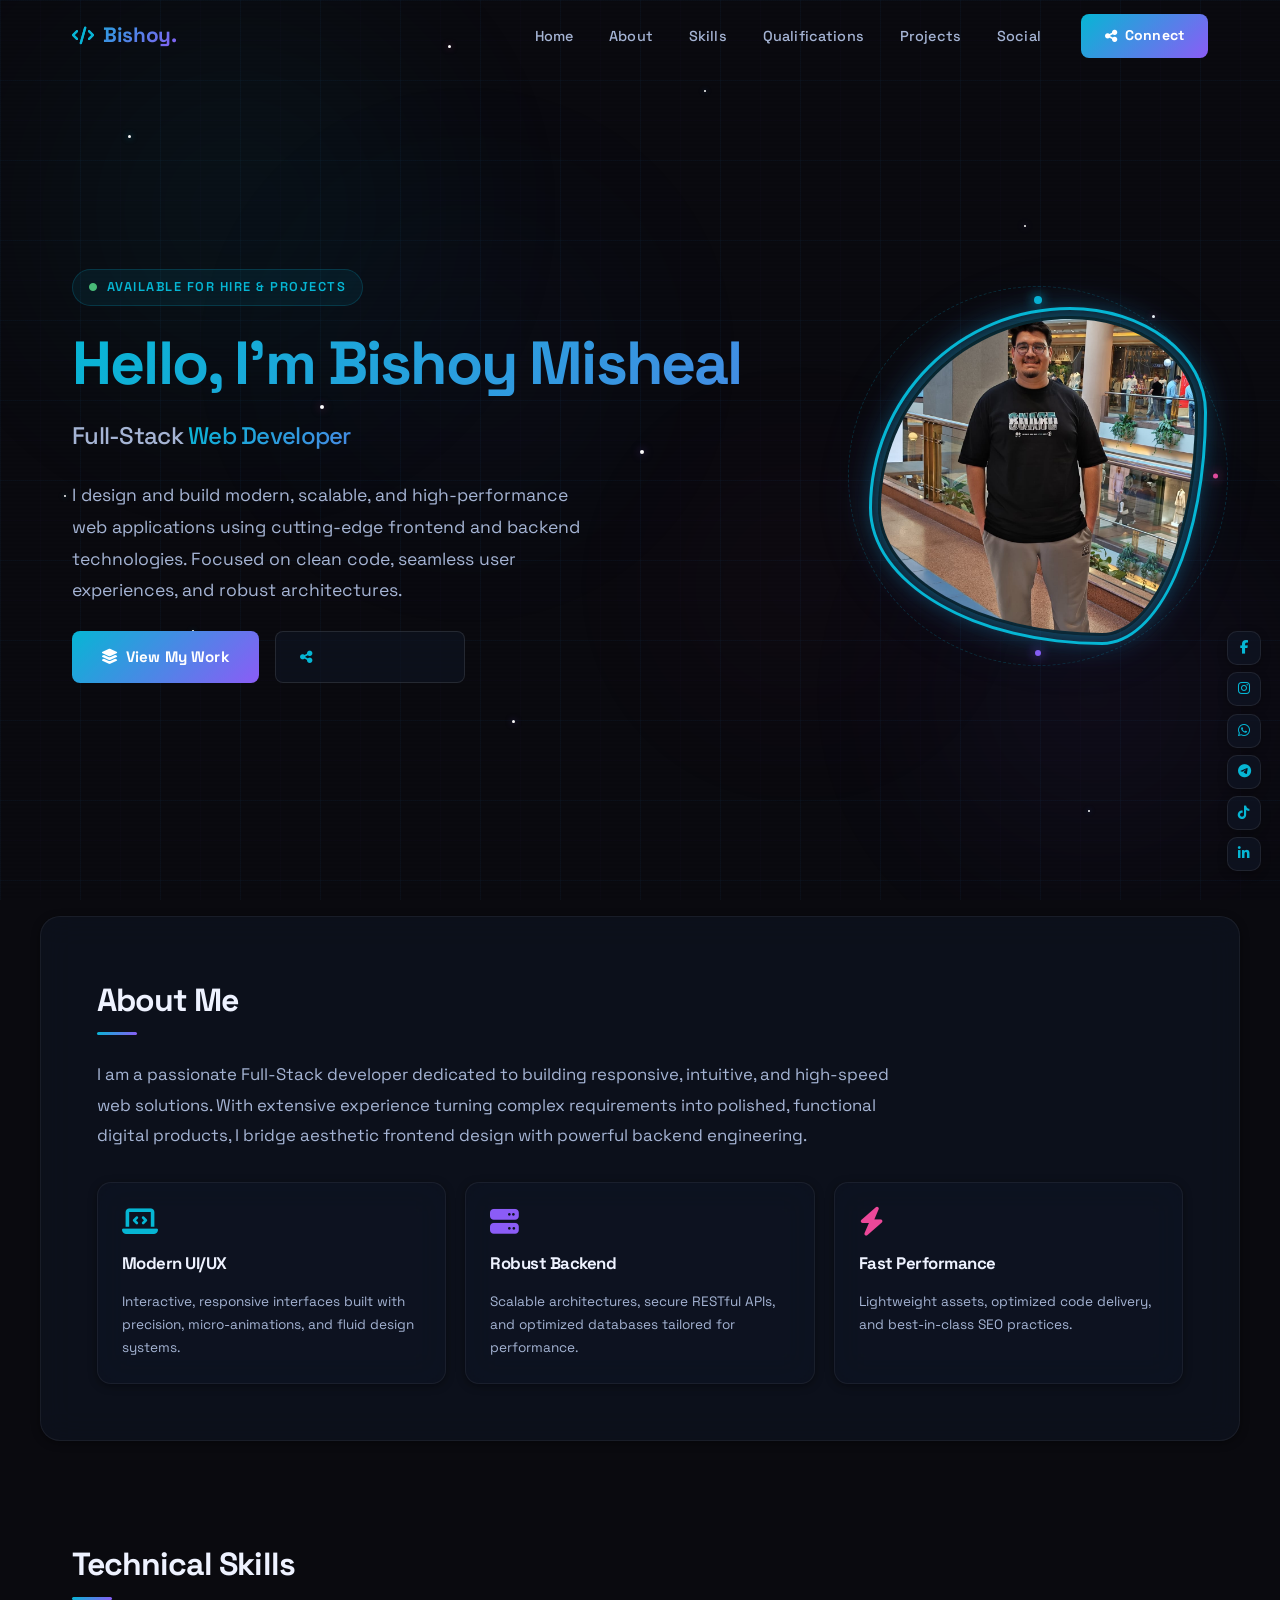
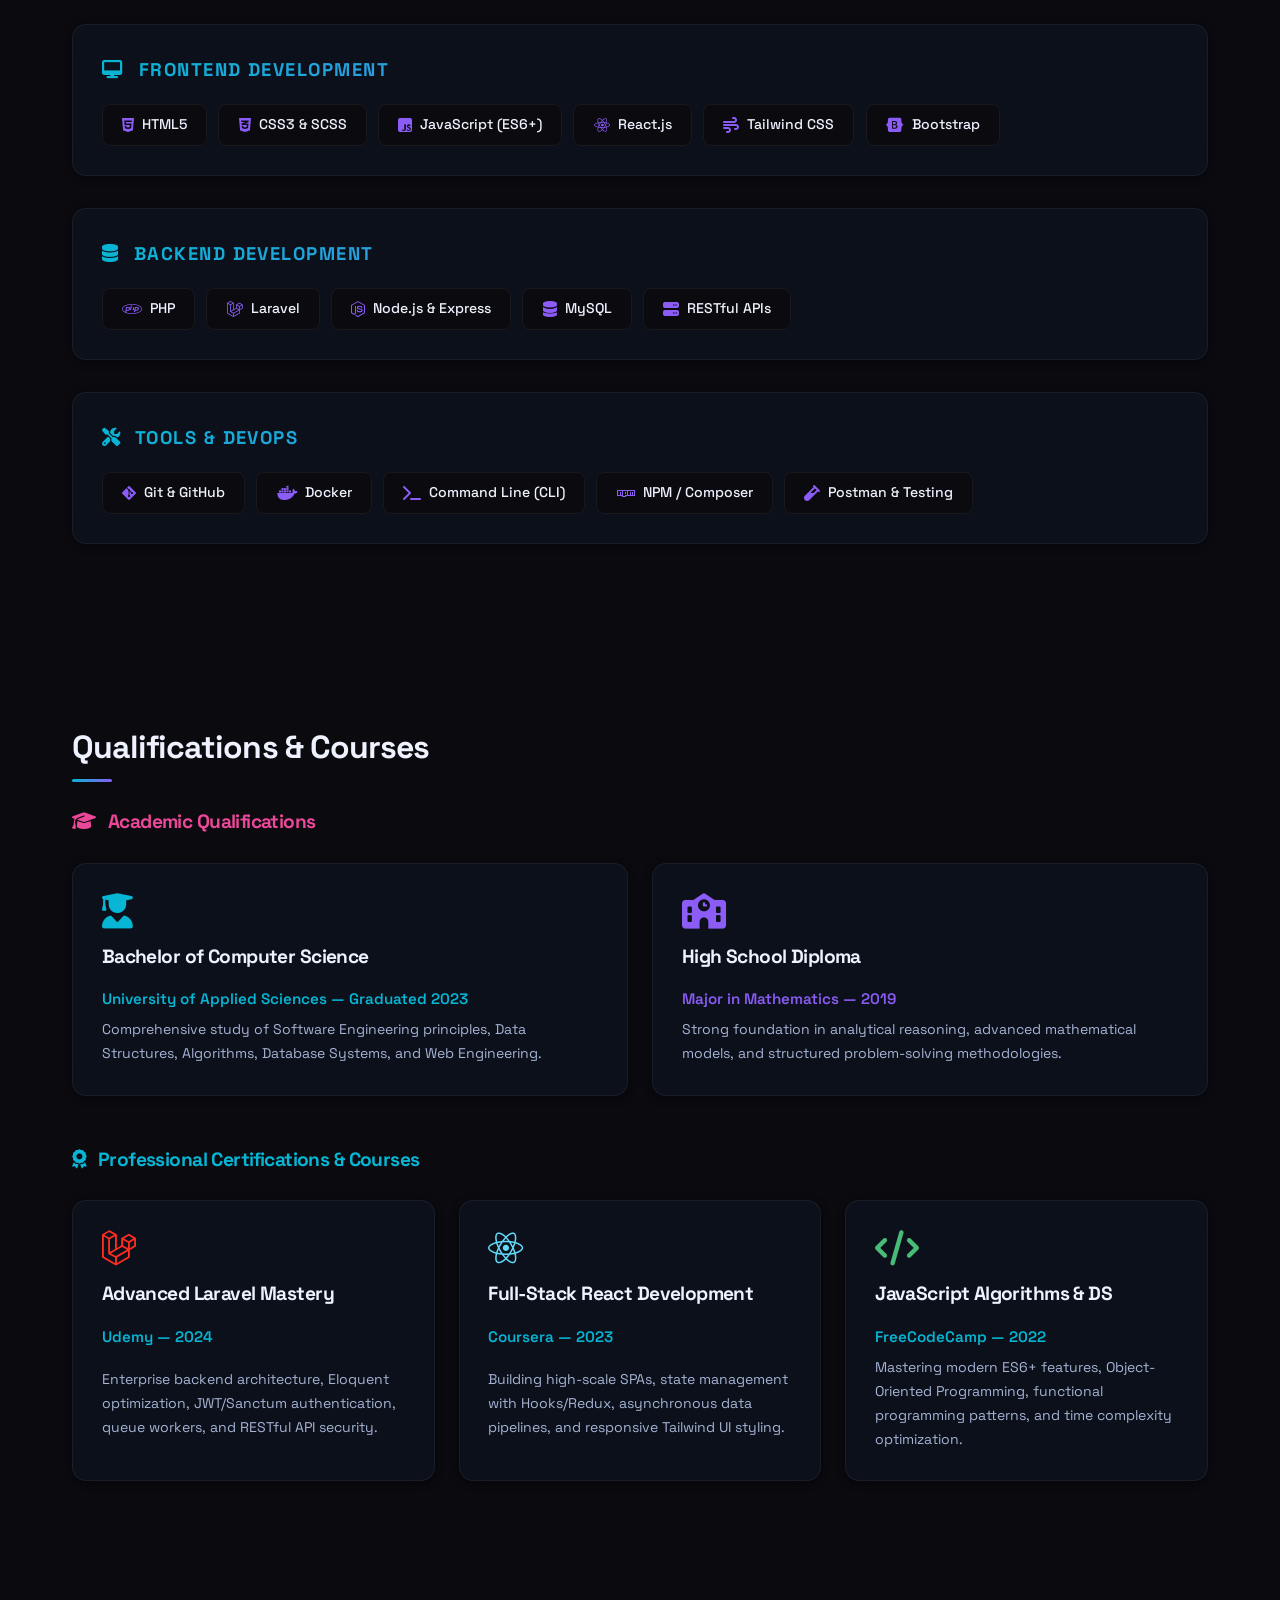
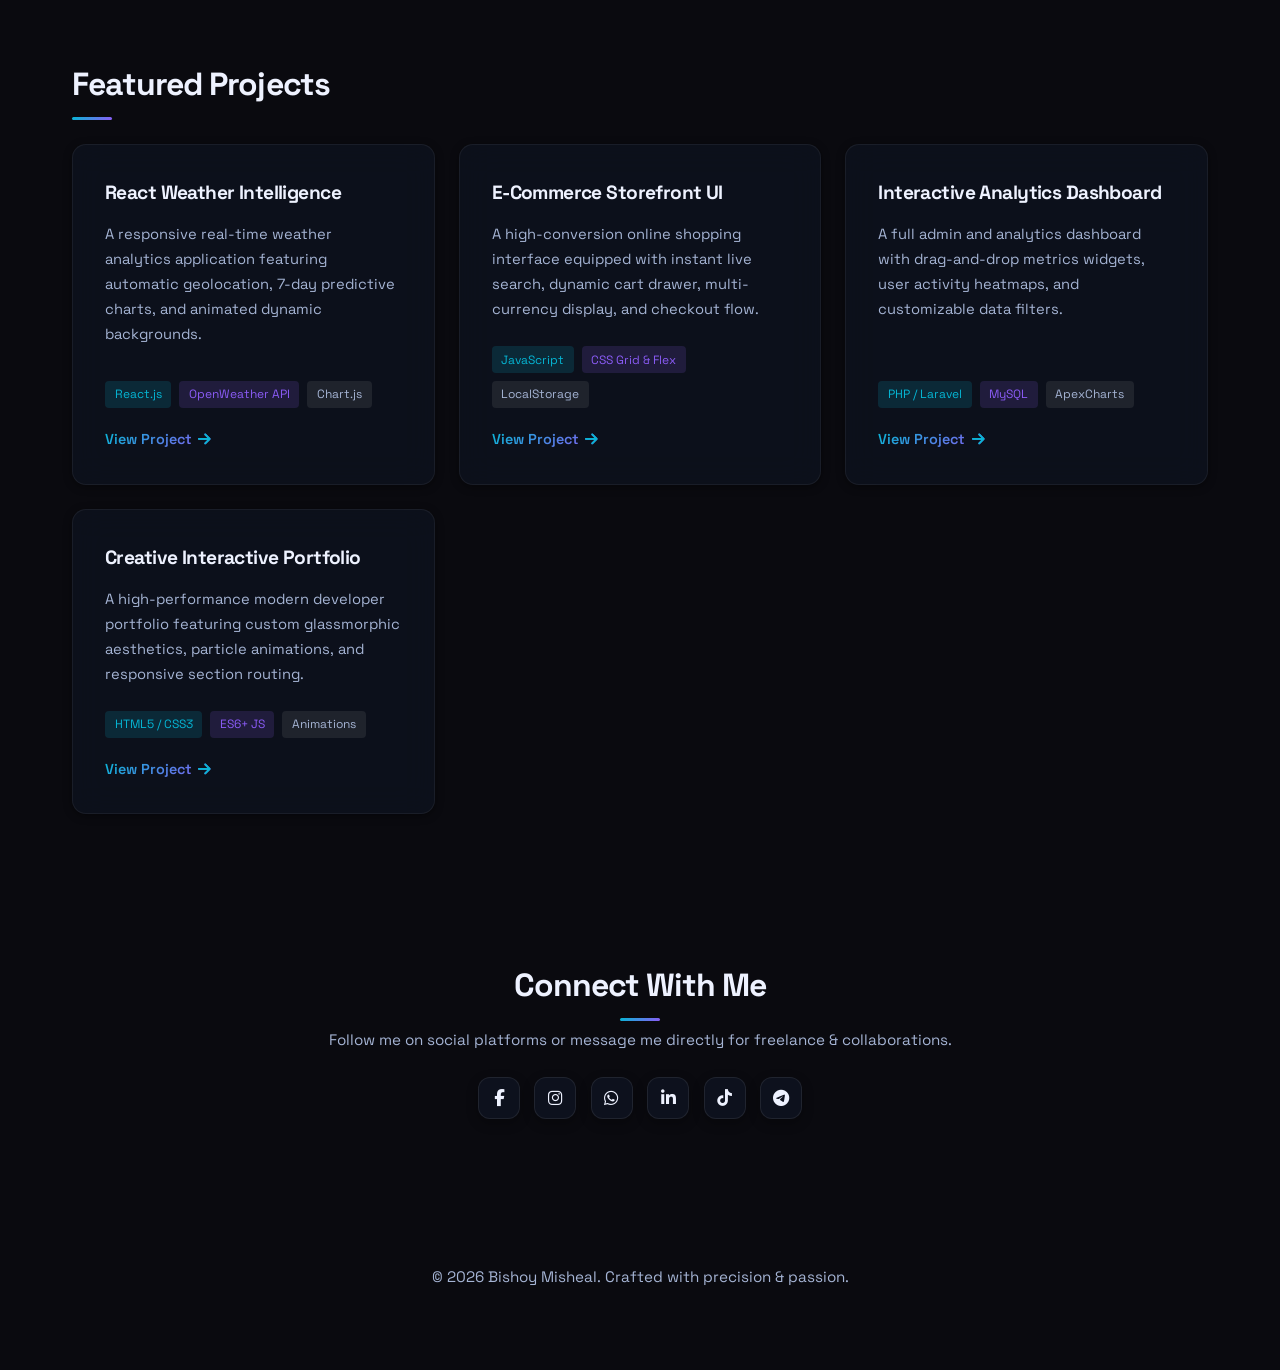
==== public/index.html @ d5772796 "Convert portfolio to static single page and update social icons" ====
<!DOCTYPE html>
<html lang="en" dir="ltr">
<head>
    <meta charset="UTF-8">
    <meta name="viewport" content="width=device-width, initial-scale=1.0">
    <meta name="description" content="Bishoy Misheal — Full-Stack Web Developer. Building modern, high-performance web applications with cutting-edge technologies.">
    <title>Bishoy Misheal — Full-Stack Developer</title>
    <link rel="stylesheet" href="css/styles.css">
    <link rel="stylesheet" href="css/social-skills.css">
    <link rel="stylesheet" href="css/floating-socials.css">
    <link rel="stylesheet" href="https://cdnjs.cloudflare.com/ajax/libs/font-awesome/6.4.0/css/all.min.css">
</head>
<body>
    <!-- ===== ANIMATED BACKGROUND LAYER ===== -->
    <div class="bg-animation-layer" aria-hidden="true">
        <div class="bg-grid"></div>

        <div class="bg-orb bg-orb-cyan"></div>
        <div class="bg-orb bg-orb-violet"></div>
        <div class="bg-orb bg-orb-pink"></div>
        <div class="bg-orb bg-orb-blue"></div>

        <div class="bg-particle bg-particle-1"></div>
        <div class="bg-particle bg-particle-2"></div>
        <div class="bg-particle bg-particle-3"></div>
        <div class="bg-particle bg-particle-4"></div>
        <div class="bg-particle bg-particle-5"></div>
        <div class="bg-particle bg-particle-6"></div>
        <div class="bg-particle bg-particle-7"></div>
        <div class="bg-particle bg-particle-8"></div>
        <div class="bg-particle bg-particle-9"></div>
        <div class="bg-particle bg-particle-10"></div>
        <div class="bg-particle bg-particle-11"></div>
        <div class="bg-particle bg-particle-12"></div>

        <div class="shooting-star shooting-star-1"></div>
        <div class="shooting-star shooting-star-2"></div>
        <div class="shooting-star shooting-star-3"></div>
        <div class="shooting-star shooting-star-4"></div>
        <div class="shooting-star shooting-star-5"></div>

        <div class="bg-scanlines"></div>
    </div>

    <!-- ===== HEADER & NAVBAR ===== -->
    <header>
        <div class="header-container">
            <a href="#hero" class="logo">
                <i class="fas fa-code"></i>
                <span style="font-weight: 800; font-family: 'Space Grotesk', 'Inter', sans-serif;">Bishoy<span style="color: var(--accent-secondary); font-size: 1.3rem;">.</span></span>
            </a>

            <!-- Mobile Menu Toggle Button -->
            <button class="mobile-menu-btn" id="mobileMenuBtn" aria-label="Toggle navigation menu">
                <i class="fas fa-bars" id="menuIcon"></i>
            </button>

            <div class="nav-menu" id="navMenu">
                <nav id="navbar">
                    <ul>
                        <li><a href="#hero" class="nav-link active">Home</a></li>
                        <li><a href="#about" class="nav-link">About</a></li>
                        <li><a href="#skills" class="nav-link">Skills</a></li>
                        <li><a href="#qualifications" class="nav-link">Qualifications</a></li>
                        <li><a href="#projects" class="nav-link">Projects</a></li>
                        <li><a href="#social-media" class="nav-link">Social</a></li>
                    </ul>
                </nav>

                <a href="#social-media" class="header-cta">
                    <i class="fas fa-share-nodes"></i> Connect
                </a>
            </div>
        </div>
    </header>

    <main>
        <!-- ===== HERO SECTION ===== -->
        <section id="hero">
            <div class="hero-text">
                <span class="badge">
                    <i class="fas fa-circle" style="font-size: 0.5rem; color: #48BB78;"></i> Available for Hire & Projects
                </span>
                <h1>Hello, I'm Bishoy Misheal</h1>
                <h2>Full-Stack <span class="gradient-text">Web Developer</span></h2>
                <p>I design and build modern, scalable, and high-performance web applications using cutting-edge frontend and backend technologies. Focused on clean code, seamless user experiences, and robust architectures.</p>
                
                <div style="display: flex; gap: 1rem; flex-wrap: wrap; margin-top: 1.5rem;">
                    <a href="#projects" class="header-cta" style="padding: 0.8rem 1.8rem; font-size: 0.95rem;">
                        <i class="fas fa-layer-group"></i> View My Work
                    </a>
                    <a href="#social-media" class="project-link" style="padding: 0.8rem 1.5rem; border: 1px solid var(--border-light); border-radius: var(--radius-sm); background: var(--bg-secondary);">
                        <i class="fas fa-share-nodes"></i> Connect With Me
                    </a>
                </div>
            </div>

            <div class="photo-wrapper">
                <img src="img/photo.jpeg" alt="Bishoy Misheal" class="profile-photo" onerror="this.onerror=null; this.src='img/myphoto.jpeg';">
                <div class="orbit-ring"></div>
                <div class="orbit-dot orbit-dot-1"></div>
                <div class="orbit-dot orbit-dot-2"></div>
                <div class="orbit-dot orbit-dot-3"></div>
                <span class="sparkle sparkle-1"></span>
                <span class="sparkle sparkle-2"></span>
                <span class="sparkle sparkle-3"></span>
                <span class="sparkle sparkle-4"></span>
            </div>
        </section>

        <!-- ===== ABOUT ME SECTION ===== -->
        <section id="about">
            <h2>About Me</h2>
            <p>I am a passionate Full-Stack developer dedicated to building responsive, intuitive, and high-speed web solutions. With extensive experience turning complex requirements into polished, functional digital products, I bridge aesthetic frontend design with powerful backend engineering.</p>
            
            <div style="display: grid; grid-template-columns: repeat(auto-fit, minmax(220px, 1fr)); gap: 1.2rem; margin-top: 2rem;">
                <div class="project" style="padding: 1.5rem;">
                    <i class="fas fa-laptop-code" style="font-size: 1.8rem; color: var(--accent-primary); margin-bottom: 0.8rem;"></i>
                    <h3 style="font-size: 1.05rem;">Modern UI/UX</h3>
                    <p style="font-size: 0.85rem; margin-bottom: 0;">Interactive, responsive interfaces built with precision, micro-animations, and fluid design systems.</p>
                </div>
                <div class="project" style="padding: 1.5rem;">
                    <i class="fas fa-server" style="font-size: 1.8rem; color: var(--accent-secondary); margin-bottom: 0.8rem;"></i>
                    <h3 style="font-size: 1.05rem;">Robust Backend</h3>
                    <p style="font-size: 0.85rem; margin-bottom: 0;">Scalable architectures, secure RESTful APIs, and optimized databases tailored for performance.</p>
                </div>
                <div class="project" style="padding: 1.5rem;">
                    <i class="fas fa-bolt" style="font-size: 1.8rem; color: var(--accent-tertiary); margin-bottom: 0.8rem;"></i>
                    <h3 style="font-size: 1.05rem;">Fast Performance</h3>
                    <p style="font-size: 0.85rem; margin-bottom: 0;">Lightweight assets, optimized code delivery, and best-in-class SEO practices.</p>
                </div>
            </div>
        </section>

        <!-- ===== TECHNICAL SKILLS SECTION ===== -->
        <section id="skills">
            <h2>Technical Skills</h2>
            <div class="skills-container">
                <div class="skill-category">
                    <h3 style="color: var(--accent-primary); margin-bottom: 1.2rem; font-size: 1.15rem;">
                        <i class="fas fa-desktop" style="margin-right: 0.5rem;"></i> Frontend Development
                    </h3>
                    <div class="skill-items">
                        <div class="skill-pill"><i class="fab fa-html5"></i> HTML5</div>
                        <div class="skill-pill"><i class="fab fa-css3-alt"></i> CSS3 & SCSS</div>
                        <div class="skill-pill"><i class="fab fa-js-square"></i> JavaScript (ES6+)</div>
                        <div class="skill-pill"><i class="fab fa-react"></i> React.js</div>
                        <div class="skill-pill"><i class="fas fa-wind"></i> Tailwind CSS</div>
                        <div class="skill-pill"><i class="fab fa-bootstrap"></i> Bootstrap</div>
                    </div>
                </div>

                <div class="skill-category">
                    <h3 style="color: var(--accent-secondary); margin-bottom: 1.2rem; font-size: 1.15rem;">
                        <i class="fas fa-database" style="margin-right: 0.5rem;"></i> Backend Development
                    </h3>
                    <div class="skill-items">
                        <div class="skill-pill"><i class="fab fa-php"></i> PHP</div>
                        <div class="skill-pill"><i class="fab fa-laravel"></i> Laravel</div>
                        <div class="skill-pill"><i class="fab fa-node-js"></i> Node.js & Express</div>
                        <div class="skill-pill"><i class="fas fa-database"></i> MySQL</div>
                        <div class="skill-pill"><i class="fas fa-server"></i> RESTful APIs</div>
                    </div>
                </div>

                <div class="skill-category">
                    <h3 style="color: var(--accent-tertiary); margin-bottom: 1.2rem; font-size: 1.15rem;">
                        <i class="fas fa-tools" style="margin-right: 0.5rem;"></i> Tools & DevOps
                    </h3>
                    <div class="skill-items">
                        <div class="skill-pill"><i class="fab fa-git-alt"></i> Git & GitHub</div>
                        <div class="skill-pill"><i class="fab fa-docker"></i> Docker</div>
                        <div class="skill-pill"><i class="fas fa-terminal"></i> Command Line (CLI)</div>
                        <div class="skill-pill"><i class="fab fa-npm"></i> NPM / Composer</div>
                        <div class="skill-pill"><i class="fas fa-vial"></i> Postman & Testing</div>
                    </div>
                </div>
            </div>
        </section>

        <!-- ===== QUALIFICATIONS & COURSES SECTION ===== -->
        <section id="qualifications">
            <h2>Qualifications & Courses</h2>
            
            <h3 style="margin-bottom: 1.5rem; color: var(--accent-tertiary); font-size: 1.2rem;">
                <i class="fas fa-graduation-cap" style="margin-right: 0.5rem;"></i> Academic Qualifications
            </h3>
            <div class="projects-grid" style="display: grid; grid-template-columns: repeat(auto-fit, minmax(280px, 1fr)); gap: 1.5rem; margin-bottom: 3rem;">
                <div class="project social-card" style="align-items: flex-start; text-align: left; padding: 1.8rem;">
                    <i class="fas fa-user-graduate" style="font-size: 2.2rem; color: var(--accent-primary); margin-bottom: 0.8rem;"></i>
                    <h3>Bachelor of Computer Science</h3>
                    <p style="color: var(--accent-primary); font-weight: 600; margin-bottom: 0.4rem; font-size: 0.95rem;">University of Applied Sciences — Graduated 2023</p>
                    <p style="font-size: 0.88rem; color: var(--text-secondary); margin-bottom: 0;">Comprehensive study of Software Engineering principles, Data Structures, Algorithms, Database Systems, and Web Engineering.</p>
                </div>
                
                <div class="project social-card" style="align-items: flex-start; text-align: left; padding: 1.8rem;">
                    <i class="fas fa-school" style="font-size: 2.2rem; color: var(--accent-secondary); margin-bottom: 0.8rem;"></i>
                    <h3>High School Diploma</h3>
                    <p style="color: var(--accent-secondary); font-weight: 600; margin-bottom: 0.4rem; font-size: 0.95rem;">Major in Mathematics — 2019</p>
                    <p style="font-size: 0.88rem; color: var(--text-secondary); margin-bottom: 0;">Strong foundation in analytical reasoning, advanced mathematical models, and structured problem-solving methodologies.</p>
                </div>
            </div>

            <h3 style="margin-bottom: 1.5rem; color: var(--accent-primary); font-size: 1.2rem;">
                <i class="fas fa-award" style="margin-right: 0.5rem;"></i> Professional Certifications & Courses
            </h3>
            <div class="projects-grid" style="display: grid; grid-template-columns: repeat(auto-fit, minmax(280px, 1fr)); gap: 1.5rem;">
                <div class="project social-card" style="align-items: flex-start; text-align: left; padding: 1.8rem;">
                    <i class="fab fa-laravel" style="font-size: 2.2rem; color: #ff2d20; margin-bottom: 0.8rem;"></i>
                    <h3>Advanced Laravel Mastery</h3>
                    <p style="color: var(--accent-primary); font-weight: 600; margin-bottom: 0.4rem; font-size: 0.95rem;">Udemy — 2024</p>
                    <p style="font-size: 0.88rem; color: var(--text-secondary); margin-bottom: 0;">Enterprise backend architecture, Eloquent optimization, JWT/Sanctum authentication, queue workers, and RESTful API security.</p>
                </div>

                <div class="project social-card" style="align-items: flex-start; text-align: left; padding: 1.8rem;">
                    <i class="fab fa-react" style="font-size: 2.2rem; color: #61dbfb; margin-bottom: 0.8rem;"></i>
                    <h3>Full-Stack React Development</h3>
                    <p style="color: var(--accent-primary); font-weight: 600; margin-bottom: 0.4rem; font-size: 0.95rem;">Coursera — 2023</p>
                    <p style="font-size: 0.88rem; color: var(--text-secondary); margin-bottom: 0;">Building high-scale SPAs, state management with Hooks/Redux, asynchronous data pipelines, and responsive Tailwind UI styling.</p>
                </div>

                <div class="project social-card" style="align-items: flex-start; text-align: left; padding: 1.8rem;">
                    <i class="fas fa-code" style="font-size: 2.2rem; color: #48BB78; margin-bottom: 0.8rem;"></i>
                    <h3>JavaScript Algorithms & DS</h3>
                    <p style="color: var(--accent-primary); font-weight: 600; margin-bottom: 0.4rem; font-size: 0.95rem;">FreeCodeCamp — 2022</p>
                    <p style="font-size: 0.88rem; color: var(--text-secondary); margin-bottom: 0;">Mastering modern ES6+ features, Object-Oriented Programming, functional programming patterns, and time complexity optimization.</p>
                </div>
            </div>
        </section>

        <!-- ===== PROJECTS SECTION ===== -->
        <section id="projects">
            <h2>Featured Projects</h2>
            <div class="projects-grid">
                <div class="project">
                    <h3>React Weather Intelligence</h3>
                    <p>A responsive real-time weather analytics application featuring automatic geolocation, 7-day predictive charts, and animated dynamic backgrounds.</p>
                    <div style="display: flex; gap: 0.5rem; margin-bottom: 1.2rem; flex-wrap: wrap;">
                        <span style="font-size: 0.75rem; background: rgba(6, 182, 212, 0.15); color: var(--accent-primary); padding: 0.2rem 0.6rem; border-radius: 4px;">React.js</span>
                        <span style="font-size: 0.75rem; background: rgba(139, 92, 246, 0.15); color: var(--accent-secondary); padding: 0.2rem 0.6rem; border-radius: 4px;">OpenWeather API</span>
                        <span style="font-size: 0.75rem; background: rgba(255, 255, 255, 0.08); color: var(--text-secondary); padding: 0.2rem 0.6rem; border-radius: 4px;">Chart.js</span>
                    </div>
                    <a href="#hero" class="project-link">View Project <i class="fas fa-arrow-right"></i></a>
                </div>

                <div class="project">
                    <h3>E-Commerce Storefront UI</h3>
                    <p>A high-conversion online shopping interface equipped with instant live search, dynamic cart drawer, multi-currency display, and checkout flow.</p>
                    <div style="display: flex; gap: 0.5rem; margin-bottom: 1.2rem; flex-wrap: wrap;">
                        <span style="font-size: 0.75rem; background: rgba(6, 182, 212, 0.15); color: var(--accent-primary); padding: 0.2rem 0.6rem; border-radius: 4px;">JavaScript</span>
                        <span style="font-size: 0.75rem; background: rgba(139, 92, 246, 0.15); color: var(--accent-secondary); padding: 0.2rem 0.6rem; border-radius: 4px;">CSS Grid & Flex</span>
                        <span style="font-size: 0.75rem; background: rgba(255, 255, 255, 0.08); color: var(--text-secondary); padding: 0.2rem 0.6rem; border-radius: 4px;">LocalStorage</span>
                    </div>
                    <a href="#hero" class="project-link">View Project <i class="fas fa-arrow-right"></i></a>
                </div>

                <div class="project">
                    <h3>Interactive Analytics Dashboard</h3>
                    <p>A full admin and analytics dashboard with drag-and-drop metrics widgets, user activity heatmaps, and customizable data filters.</p>
                    <div style="display: flex; gap: 0.5rem; margin-bottom: 1.2rem; flex-wrap: wrap;">
                        <span style="font-size: 0.75rem; background: rgba(6, 182, 212, 0.15); color: var(--accent-primary); padding: 0.2rem 0.6rem; border-radius: 4px;">PHP / Laravel</span>
                        <span style="font-size: 0.75rem; background: rgba(139, 92, 246, 0.15); color: var(--accent-secondary); padding: 0.2rem 0.6rem; border-radius: 4px;">MySQL</span>
                        <span style="font-size: 0.75rem; background: rgba(255, 255, 255, 0.08); color: var(--text-secondary); padding: 0.2rem 0.6rem; border-radius: 4px;">ApexCharts</span>
                    </div>
                    <a href="#hero" class="project-link">View Project <i class="fas fa-arrow-right"></i></a>
                </div>

                <div class="project">
                    <h3>Creative Interactive Portfolio</h3>
                    <p>A high-performance modern developer portfolio featuring custom glassmorphic aesthetics, particle animations, and responsive section routing.</p>
                    <div style="display: flex; gap: 0.5rem; margin-bottom: 1.2rem; flex-wrap: wrap;">
                        <span style="font-size: 0.75rem; background: rgba(6, 182, 212, 0.15); color: var(--accent-primary); padding: 0.2rem 0.6rem; border-radius: 4px;">HTML5 / CSS3</span>
                        <span style="font-size: 0.75rem; background: rgba(139, 92, 246, 0.15); color: var(--accent-secondary); padding: 0.2rem 0.6rem; border-radius: 4px;">ES6+ JS</span>
                        <span style="font-size: 0.75rem; background: rgba(255, 255, 255, 0.08); color: var(--text-secondary); padding: 0.2rem 0.6rem; border-radius: 4px;">Animations</span>
                    </div>
                    <a href="#hero" class="project-link">View Project <i class="fas fa-arrow-right"></i></a>
                </div>
            </div>
        </section>

        <!-- ===== CONNECT WITH ME (SOCIAL MEDIA) SECTION ===== -->
        <section id="social-media">
            <h2 style="margin-bottom: 0.8rem;">Connect With Me</h2>
            <p style="color: var(--text-secondary); text-align: center; margin-bottom: 1.5rem; font-size: 0.95rem;">Follow me on social platforms or message me directly for freelance & collaborations.</p>

            <div class="social-icons-wrapper">
                <a href="https://www.facebook.com/share/1DoW8NwVRe/" class="social-btn facebook" target="_blank" rel="noopener" title="Facebook">
                    <i class="fab fa-facebook-f"></i>
                    <span class="social-tooltip">Facebook</span>
                </a>
                <a href="https://www.instagram.com/bisho9017?igsh=aXFpaGVheTVodXRj" class="social-btn instagram" target="_blank" rel="noopener" title="Instagram">
                    <i class="fab fa-instagram"></i>
                    <span class="social-tooltip">Instagram</span>
                </a>
                <a href="https://wa.me/qr/43KE3O2O3V7UE1" class="social-btn whatsapp" target="_blank" rel="noopener" title="WhatsApp">
                    <i class="fab fa-whatsapp"></i>
                    <span class="social-tooltip">WhatsApp</span>
                </a>
                <a href="#" class="social-btn linkedin" target="_blank" rel="noopener" title="LinkedIn">
                    <i class="fab fa-linkedin-in"></i>
                    <span class="social-tooltip">LinkedIn</span>
                </a>
                <a href="https://www.tiktok.com/@bishoy.misheal?_r=1&_t=ZS-95MK9Uh7ukO" class="social-btn tiktok" target="_blank" rel="noopener" title="TikTok">
                    <i class="fab fa-tiktok"></i>
                    <span class="social-tooltip">TikTok</span>
                </a>
                <a href="https://t.me/Bishoymisheal" class="social-btn telegram" target="_blank" rel="noopener" title="Telegram">
                    <i class="fab fa-telegram-plane"></i>
                    <span class="social-tooltip">Telegram</span>
                </a>
            </div>
        </section>
    </main>

    <!-- ===== FOOTER ===== -->
    <footer>
        <div class="footer-content" style="text-align: center; padding: 2.5rem 1rem;">
            <p style="color: var(--text-secondary); font-size: 0.95rem;">&copy; 2026 Bishoy Misheal. Crafted with precision & passion.</p>
        </div>
    </footer>

    <!-- ===== FIXED COMPACT SOCIAL SIDEBAR ===== -->
    <div class="floating-socials" id="floatingSocials">
        <a href="https://www.facebook.com/share/1DoW8NwVRe/"
           class="fs-icon fs-facebook" title="Facebook" target="_blank" rel="noopener">
            <i class="fab fa-facebook-f"></i>
            <span class="fs-tooltip">Facebook</span>
        </a>
        <a href="https://www.instagram.com/bisho9017?igsh=aXFpaGVheTVodXRj"
           class="fs-icon fs-instagram" title="Instagram" target="_blank" rel="noopener">
            <i class="fab fa-instagram"></i>
            <span class="fs-tooltip">Instagram</span>
        </a>
        <a href="https://wa.me/qr/43KE3O2O3V7UE1"
           class="fs-icon fs-whatsapp" title="WhatsApp" target="_blank" rel="noopener">
            <i class="fab fa-whatsapp"></i>
            <span class="fs-tooltip">WhatsApp</span>
        </a>
        <a href="https://t.me/Bishoymisheal"
           class="fs-icon fs-telegram" title="Telegram" target="_blank" rel="noopener">
            <i class="fab fa-telegram-plane"></i>
            <span class="fs-tooltip">Telegram</span>
        </a>
        <a href="https://www.tiktok.com/@bishoy.misheal?_r=1&_t=ZS-95MK9Uh7ukO"
           class="fs-icon fs-tiktok" title="TikTok" target="_blank" rel="noopener">
            <i class="fab fa-tiktok"></i>
            <span class="fs-tooltip">TikTok</span>
        </a>
        <a href="#" class="fs-icon fs-linkedin" title="LinkedIn" target="_blank" rel="noopener">
            <i class="fab fa-linkedin-in"></i>
            <span class="fs-tooltip">LinkedIn</span>
        </a>
    </div>

    <script src="js/script.js"></script>
</body>
</html>
---- public/css/styles.css ----
@import url('https://fonts.googleapis.com/css2?family=Inter:wght@300;400;500;600;700;800;900&family=Space+Grotesk:wght@400;500;600;700&display=swap');

:root {
    /* ── Modern Cyber Dark Palette ── */
    --bg-color: #0a0a0f;
    --bg-secondary: rgba(15, 20, 35, 0.65);
    --text-color: #eef2ff;
    --text-secondary: #a5b4d4;
    --text-muted: #6b7fa0;
    --accent-primary: #06b6d4;
    /* Cyan */
    --accent-secondary: #8b5cf6;
    /* Violet */
    --accent-tertiary: #ec4899;
    /* Pink */
    --accent-glow: rgba(6, 182, 212, 0.35);
    --gradient-primary: linear-gradient(135deg, #06b6d4, #8b5cf6);
    --gradient-hover: linear-gradient(135deg, #8b5cf6, #ec4899);
    --border-color: rgba(255, 255, 255, 0.06);
    --border-light: rgba(255, 255, 255, 0.1);
    --glass-blur: blur(16px);
    --shadow-sm: 0 2px 8px rgba(0, 0, 0, 0.4);
    --shadow-md: 0 4px 16px rgba(0, 0, 0, 0.5);
    --shadow-lg: 0 10px 40px rgba(0, 0, 0, 0.6);
    --shadow-xl: 0 20px 60px rgba(0, 0, 0, 0.7);
    --shadow-glow: 0 0 25px var(--accent-glow);
    --radius-sm: 8px;
    --radius-md: 14px;
    --radius-lg: 20px;
    --transition: all 0.35s cubic-bezier(0.4, 0, 0.2, 1);
}

/* ── Custom Scrollbar ── */
::-webkit-scrollbar {
    width: 6px;
}

::-webkit-scrollbar-track {
    background: var(--bg-color);
}

::-webkit-scrollbar-thumb {
    background: var(--accent-primary);
    border-radius: 10px;
}

::-webkit-scrollbar-thumb:hover {
    background: var(--accent-secondary);
}

* {
    margin: 0;
    padding: 0;
    box-sizing: border-box;
    font-family: 'Space Grotesk', 'Inter', -apple-system, sans-serif;
}

body {
    background-color: var(--bg-color);
    color: var(--text-color);
    line-height: 1.7;
    overflow-x: hidden;
    position: relative;
    padding-top: 0;
    -webkit-font-smoothing: antialiased;
}

/* ── Animated Background Layer ── */
.bg-animation-layer {
    position: fixed;
    inset: 0;
    z-index: 0;
    pointer-events: none;
    overflow: hidden;
}

/* ── Cyber Grid Overlay ── */
.bg-grid {
    position: absolute;
    inset: 0;
    background-image:
        linear-gradient(rgba(6, 182, 212, 0.03) 1px, transparent 1px),
        linear-gradient(90deg, rgba(6, 182, 212, 0.03) 1px, transparent 1px);
    background-size: 80px 80px;
    animation: grid-drift 25s linear infinite;
}

.bg-grid::after {
    content: '';
    position: absolute;
    inset: 0;
    background-image:
        linear-gradient(rgba(139, 92, 246, 0.02) 1px, transparent 1px),
        linear-gradient(90deg, rgba(139, 92, 246, 0.02) 1px, transparent 1px);
    background-size: 40px 40px;
    animation: grid-drift-reverse 35s linear infinite;
}

@keyframes grid-drift {
    0% {
        transform: translate(0, 0);
    }

    100% {
        transform: translate(80px, 80px);
    }
}

@keyframes grid-drift-reverse {
    0% {
        transform: translate(0, 0);
    }

    100% {
        transform: translate(-40px, -40px);
    }
}

/* ── Floating Glow Orbs ── */
.bg-orb {
    position: absolute;
    border-radius: 50%;
    filter: blur(80px);
    opacity: 0.12;
    will-change: transform, opacity;
}

.bg-orb-cyan {
    width: 600px;
    height: 600px;
    background: radial-gradient(circle, rgba(6, 182, 212, 0.6) 0%, transparent 70%);
    top: -10%;
    left: -5%;
    animation: orb-float-1 20s ease-in-out infinite alternate, orb-breathe 8s ease-in-out infinite;
}

.bg-orb-violet {
    width: 500px;
    height: 500px;
    background: radial-gradient(circle, rgba(139, 92, 246, 0.6) 0%, transparent 70%);
    bottom: -5%;
    right: -5%;
    animation: orb-float-2 18s ease-in-out infinite alternate, orb-breathe 10s ease-in-out 2s infinite;
}

.bg-orb-pink {
    width: 450px;
    height: 450px;
    background: radial-gradient(circle, rgba(236, 72, 153, 0.5) 0%, transparent 70%);
    top: 40%;
    right: 20%;
    animation: orb-float-3 22s ease-in-out infinite alternate, orb-breathe 12s ease-in-out 4s infinite;
    opacity: 0.07;
}

.bg-orb-blue {
    width: 550px;
    height: 550px;
    background: radial-gradient(circle, rgba(59, 130, 246, 0.5) 0%, transparent 70%);
    bottom: 30%;
    left: 15%;
    animation: orb-float-4 24s ease-in-out infinite alternate, orb-breathe 9s ease-in-out 1s infinite;
    opacity: 0.08;
}

@keyframes orb-float-1 {
    0% {
        transform: translate(0, 0) scale(1) rotate(0deg);
    }

    33% {
        transform: translate(120px, 100px) scale(1.3) rotate(10deg);
    }

    66% {
        transform: translate(-60px, 200px) scale(0.9) rotate(-5deg);
    }

    100% {
        transform: translate(80px, 50px) scale(1.1) rotate(15deg);
    }
}

@keyframes orb-float-2 {
    0% {
        transform: translate(0, 0) scale(1) rotate(0deg);
    }

    33% {
        transform: translate(-100px, -80px) scale(1.2) rotate(-10deg);
    }

    66% {
        transform: translate(80px, -150px) scale(0.85) rotate(8deg);
    }

    100% {
        transform: translate(-40px, -60px) scale(1.15) rotate(-12deg);
    }
}

@keyframes orb-float-3 {
    0% {
        transform: translate(0, 0) scale(1);
    }

    50% {
        transform: translate(-150px, 80px) scale(1.2);
    }

    100% {
        transform: translate(100px, -100px) scale(0.9);
    }
}

@keyframes orb-float-4 {
    0% {
        transform: translate(0, 0) scale(1);
    }

    50% {
        transform: translate(100px, -120px) scale(1.15);
    }

    100% {
        transform: translate(-80px, 80px) scale(0.95);
    }
}

@keyframes orb-breathe {

    0%,
    100% {
        opacity: inherit;
    }

    50% {
        opacity: 0.18;
    }
}

/* ── Floating Particles ── */
.bg-particle {
    position: absolute;
    border-radius: 50%;
    background: #fff;
    will-change: transform, opacity;
}

.bg-particle-1 {
    width: 3px;
    height: 3px;
    top: 15%;
    left: 10%;
    box-shadow: 0 0 6px rgba(6, 182, 212, 0.6);
    animation: particle-float 12s ease-in-out infinite, particle-twinkle 3s ease-in-out infinite;
}

.bg-particle-2 {
    width: 2px;
    height: 2px;
    top: 25%;
    left: 80%;
    box-shadow: 0 0 6px rgba(139, 92, 246, 0.6);
    animation: particle-float 15s ease-in-out 1s infinite, particle-twinkle 4s ease-in-out 0.5s infinite;
}

.bg-particle-3 {
    width: 4px;
    height: 4px;
    top: 45%;
    left: 25%;
    box-shadow: 0 0 8px rgba(236, 72, 153, 0.5);
    animation: particle-float 10s ease-in-out 2s infinite, particle-twinkle 3.5s ease-in-out 1s infinite;
}

.bg-particle-4 {
    width: 2px;
    height: 2px;
    top: 60%;
    left: 70%;
    box-shadow: 0 0 6px rgba(6, 182, 212, 0.6);
    animation: particle-float 14s ease-in-out 0.5s infinite, particle-twinkle 4.5s ease-in-out 2s infinite;
}

.bg-particle-5 {
    width: 3px;
    height: 3px;
    top: 80%;
    left: 40%;
    box-shadow: 0 0 6px rgba(139, 92, 246, 0.5);
    animation: particle-float 11s ease-in-out 3s infinite, particle-twinkle 3s ease-in-out 1.5s infinite;
}

.bg-particle-6 {
    width: 2px;
    height: 2px;
    top: 10%;
    left: 55%;
    box-shadow: 0 0 5px rgba(59, 130, 246, 0.5);
    animation: particle-float 16s ease-in-out 1.5s infinite, particle-twinkle 5s ease-in-out 0.5s infinite;
}

.bg-particle-7 {
    width: 3px;
    height: 3px;
    top: 35%;
    left: 90%;
    box-shadow: 0 0 6px rgba(236, 72, 153, 0.6);
    animation: particle-float 13s ease-in-out 4s infinite, particle-twinkle 3.5s ease-in-out 2s infinite;
}

.bg-particle-8 {
    width: 2px;
    height: 2px;
    top: 70%;
    left: 15%;
    box-shadow: 0 0 5px rgba(6, 182, 212, 0.5);
    animation: particle-float 17s ease-in-out 2.5s infinite, particle-twinkle 4s ease-in-out 1s infinite;
}

.bg-particle-9 {
    width: 4px;
    height: 4px;
    top: 50%;
    left: 50%;
    box-shadow: 0 0 8px rgba(139, 92, 246, 0.6);
    animation: particle-float 9s ease-in-out 0s infinite, particle-twinkle 3s ease-in-out 0s infinite;
}

.bg-particle-10 {
    width: 2px;
    height: 2px;
    top: 90%;
    left: 85%;
    box-shadow: 0 0 5px rgba(59, 130, 246, 0.5);
    animation: particle-float 14s ease-in-out 3.5s infinite, particle-twinkle 4.5s ease-in-out 2.5s infinite;
}

.bg-particle-11 {
    width: 3px;
    height: 3px;
    top: 5%;
    left: 35%;
    box-shadow: 0 0 6px rgba(236, 72, 153, 0.5);
    animation: particle-float 12s ease-in-out 5s infinite, particle-twinkle 3s ease-in-out 1.5s infinite;
}

.bg-particle-12 {
    width: 2px;
    height: 2px;
    top: 55%;
    left: 5%;
    box-shadow: 0 0 5px rgba(6, 182, 212, 0.6);
    animation: particle-float 15s ease-in-out 2s infinite, particle-twinkle 5s ease-in-out 0s infinite;
}

@keyframes particle-float {

    0%,
    100% {
        transform: translate(0, 0) rotate(0deg);
    }

    25% {
        transform: translate(30px, -40px) rotate(90deg);
    }

    50% {
        transform: translate(-20px, -80px) rotate(180deg);
    }

    75% {
        transform: translate(40px, -30px) rotate(270deg);
    }
}

@keyframes particle-twinkle {

    0%,
    100% {
        opacity: 0.3;
    }

    50% {
        opacity: 1;
    }
}

/* ── Shooting Stars ── */
.shooting-star {
    position: absolute;
    width: 120px;
    height: 2px;
    background: linear-gradient(90deg, rgba(6, 182, 212, 0), rgba(6, 182, 212, 0.8), rgba(139, 92, 246, 0.6), transparent);
    border-radius: 50px;
    opacity: 0;
    transform: rotate(-35deg);
}

.shooting-star-1 {
    top: 8%;
    left: -10%;
    animation: shoot 6s ease-in-out 1s infinite;
}

.shooting-star-2 {
    top: 25%;
    left: -10%;
    width: 80px;
    background: linear-gradient(90deg, rgba(139, 92, 246, 0), rgba(139, 92, 246, 0.7), rgba(236, 72, 153, 0.5), transparent);
    animation: shoot 8s ease-in-out 3s infinite;
}

.shooting-star-3 {
    top: 55%;
    left: -10%;
    width: 150px;
    background: linear-gradient(90deg, rgba(236, 72, 153, 0), rgba(236, 72, 153, 0.6), rgba(6, 182, 212, 0.5), transparent);
    animation: shoot 7s ease-in-out 6s infinite;
}

.shooting-star-4 {
    top: 40%;
    left: -10%;
    width: 100px;
    animation: shoot 9s ease-in-out 9s infinite;
}

.shooting-star-5 {
    top: 70%;
    left: -10%;
    width: 90px;
    background: linear-gradient(90deg, rgba(59, 130, 246, 0), rgba(59, 130, 246, 0.7), rgba(6, 182, 212, 0.5), transparent);
    animation: shoot 7.5s ease-in-out 4.5s infinite;
}

@keyframes shoot {
    0% {
        transform: rotate(-35deg) translateX(0);
        opacity: 0;
    }

    5% {
        opacity: 1;
    }

    15% {
        opacity: 1;
    }

    30% {
        transform: rotate(-35deg) translateX(calc(100vw + 200px));
        opacity: 0;
    }

    100% {
        transform: rotate(-35deg) translateX(calc(100vw + 200px));
        opacity: 0;
    }
}

/* ── Subtle CRT Scanlines ── */
.bg-scanlines {
    position: absolute;
    inset: 0;
    background: repeating-linear-gradient(0deg,
            transparent,
            transparent 2px,
            rgba(0, 0, 0, 0.03) 2px,
            rgba(0, 0, 0, 0.03) 4px);
    animation: scanline-move 8s linear infinite;
}

@keyframes scanline-move {
    0% {
        transform: translateY(0);
    }

    100% {
        transform: translateY(4px);
    }
}

/* Remove old body pseudo-element orbs (replaced by .bg-orb divs) */
body::before,
body::after {
    display: none;
}


/* ============================================================
   ✦  HEADER
   ============================================================ */
header {
    position: fixed;
    top: 0;
    left: 0;
    width: 100%;
    z-index: 1000;
    background: transparent;
    backdrop-filter: none;
    -webkit-backdrop-filter: none;
    border-bottom: 1px solid transparent;
    transition: background 0.5s ease, backdrop-filter 0.5s ease, border-color 0.5s ease, box-shadow 0.5s ease;
}

/* Header becomes frosted glass on scroll */
header.header-scrolled {
    background: rgba(10, 10, 15, 0.75);
    backdrop-filter: var(--glass-blur);
    -webkit-backdrop-filter: var(--glass-blur);
    border-bottom: 1px solid var(--border-color);
    box-shadow: 0 4px 30px rgba(0, 0, 0, 0.3);
}

.header-container {
    max-width: 1200px;
    margin: 0 auto;
    padding: 0.9rem 2rem;
    display: flex;
    justify-content: space-between;
    align-items: center;
    flex-wrap: nowrap;
    position: relative;
}

.logo {
    display: flex;
    align-items: center;
    gap: 0.6rem;
    text-decoration: none;
    font-size: 1.3rem;
    transition: var(--transition);
    letter-spacing: -0.02em;
    background: var(--gradient-primary);
    -webkit-background-clip: text;
    background-clip: text;
    -webkit-text-fill-color: transparent;
    flex-shrink: 0;
    z-index: 1001;
}

.logo i {
    color: var(--accent-primary) !important;
    -webkit-text-fill-color: var(--accent-primary);
    font-size: 1.1rem;
}

.logo:hover {
    filter: brightness(1.3);
    transform: scale(1.02);
}

/* ── Nav Menu (wrapper for nav + user/cta) ── */
.nav-menu {
    display: flex;
    align-items: center;
    gap: 1.5rem;
    flex: 1;
    justify-content: flex-end;
}

nav ul {
    list-style: none;
    display: flex;
    gap: 0.25rem;
    align-items: center;
}

nav a {
    position: relative;
    color: var(--text-secondary);
    text-decoration: none;
    font-weight: 500;
    font-size: 0.9rem;
    transition: var(--transition);
    padding: 0.5rem 1rem;
    border-radius: var(--radius-sm);
    letter-spacing: 0.01em;
}

nav a:hover {
    color: var(--accent-primary);
    background: rgba(6, 182, 212, 0.06);
}

nav a::after {
    content: '';
    position: absolute;
    bottom: 2px;
    left: 50%;
    transform: translateX(-50%);
    width: 0;
    height: 2px;
    background: var(--gradient-primary);
    transition: width 0.3s ease;
    border-radius: 2px;
}

nav a:hover::after {
    width: 50%;
}

.header-cta {
    display: inline-flex;
    align-items: center;
    gap: 0.5rem;
    background: var(--gradient-primary);
    border: none;
    color: #fff;
    padding: 0.6rem 1.5rem;
    border-radius: var(--radius-sm);
    text-decoration: none;
    font-weight: 700;
    font-size: 0.88rem;
    transition: var(--transition);
    letter-spacing: 0.01em;
    white-space: nowrap;
    flex-shrink: 0;
}

.header-cta:hover {
    background: var(--gradient-hover);
    color: white;
    transform: translateY(-2px);
    box-shadow: var(--shadow-glow);
}

/* ── Hamburger Button ── */
.mobile-menu-btn {
    display: none;
    background: none;
    border: 1px solid var(--border-light);
    color: var(--text-color);
    font-size: 1.2rem;
    cursor: pointer;
    transition: var(--transition);
    padding: 0.5rem 0.65rem;
    border-radius: var(--radius-sm);
    z-index: 1001;
    flex-shrink: 0;
}

.mobile-menu-btn:hover {
    color: var(--accent-primary);
    border-color: var(--accent-primary);
    background: rgba(6, 182, 212, 0.06);
}

/* ── Header User (logged-in) ── */
.header-user {
    display: flex;
    align-items: center;
    gap: 0.6rem;
    flex-shrink: 0;
}

.header-user-name {
    display: inline-flex;
    align-items: center;
    gap: 0.45rem;
    font-size: 0.88rem;
    font-weight: 600;
    color: var(--text-secondary);
    white-space: nowrap;
    max-width: 160px;
    overflow: hidden;
    text-overflow: ellipsis;
}

.header-user-name i {
    color: var(--accent-primary);
    font-size: 1rem;
    flex-shrink: 0;
}

.header-logout-btn {
    display: inline-flex;
    align-items: center;
    gap: 0.4rem;
    background: transparent;
    border: 1px solid var(--border-light);
    color: var(--text-secondary);
    padding: 0.5rem 1rem;
    border-radius: var(--radius-sm);
    font-weight: 600;
    font-size: 0.85rem;
    cursor: pointer;
    transition: var(--transition);
    letter-spacing: 0.01em;
    font-family: inherit;
}

.header-logout-btn:hover {
    background: rgba(239, 68, 68, 0.1);
    border-color: rgba(239, 68, 68, 0.3);
    color: #f87171;
    transform: translateY(-1px);
}

/* ============================================================
   ✦  MOBILE RESPONSIVE HEADER (≤ 768px)
   ============================================================ */
@media (max-width: 768px) {
    .mobile-menu-btn {
        display: flex;
        align-items: center;
        justify-content: center;
    }

    .header-container {
        padding: 0.8rem 1.2rem;
    }

    .nav-menu {
        /* Off-screen by default */
        position: fixed;
        top: 0;
        left: 0;
        width: 100%;
        height: 100vh;
        height: 100dvh;
        background: rgba(10, 10, 15, 0.97);
        backdrop-filter: blur(24px);
        -webkit-backdrop-filter: blur(24px);

        /* Flex column layout */
        flex-direction: column;
        justify-content: center;
        align-items: center;
        gap: 2rem;

        /* Hidden state */
        opacity: 0;
        visibility: hidden;
        transform: translateY(-20px);
        transition: opacity 0.35s ease, visibility 0.35s ease, transform 0.35s ease;
        z-index: 999;
    }

    .nav-menu.active {
        opacity: 1;
        visibility: visible;
        transform: translateY(0);
    }

    /* Nav links — stacked vertically */
    .nav-menu nav ul {
        flex-direction: column;
        gap: 0.4rem;
        align-items: center;
        width: 100%;
        padding: 0 2rem;
    }

    .nav-menu nav a {
        display: block;
        font-size: 1.15rem;
        padding: 0.9rem 2rem;
        width: 100%;
        text-align: center;
        border-radius: var(--radius-sm);
        color: var(--text-secondary);
        transition: var(--transition);
    }

    .nav-menu nav a:hover {
        background: rgba(6, 182, 212, 0.1);
        color: var(--accent-primary);
    }

    .nav-menu nav a::after {
        display: none;
    }

    /* Stagger animation for links */
    .nav-menu.active nav li {
        animation: mobileNavFadeIn 0.4s ease forwards;
        opacity: 0;
    }

    .nav-menu.active nav li:nth-child(1) {
        animation-delay: 0.05s;
    }

    .nav-menu.active nav li:nth-child(2) {
        animation-delay: 0.1s;
    }

    .nav-menu.active nav li:nth-child(3) {
        animation-delay: 0.15s;
    }

    .nav-menu.active nav li:nth-child(4) {
        animation-delay: 0.2s;
    }

    .nav-menu.active nav li:nth-child(5) {
        animation-delay: 0.25s;
    }

    @keyframes mobileNavFadeIn {
        from {
            opacity: 0;
            transform: translateY(12px);
        }

        to {
            opacity: 1;
            transform: translateY(0);
        }
    }

    /* User section in mobile */
    .nav-menu .header-user {
        flex-direction: column;
        gap: 0.8rem;
        align-items: center;
        padding-top: 0.5rem;
        border-top: 1px solid var(--border-color);
        width: 60%;
        padding-top: 1.5rem;
    }

    .nav-menu .header-user-name {
        max-width: none;
        font-size: 0.95rem;
    }

    .nav-menu .header-logout-btn {
        padding: 0.6rem 1.8rem;
        font-size: 0.9rem;
    }

    /* CTA in mobile */
    .nav-menu .header-cta {
        padding: 0.75rem 2.5rem;
        font-size: 0.95rem;
        border-radius: var(--radius-sm);
        margin-top: 0.5rem;
    }
}

/* ============================================================
   ✦  SECTIONS — General
   ============================================================ */
section {
    padding: 5rem 2rem;
    max-width: 1200px;
    margin: 0 auto 1rem;
    position: relative;
    z-index: 1;
}

.hidden-section {
    opacity: 0;
    transform: translateY(40px);
    transition: all 0.8s cubic-bezier(0.22, 1, 0.36, 1);
}

.hidden-section.visible {
    opacity: 1;
    transform: translateY(0);
}

/* ============================================================
   ✦  TYPOGRAPHY
   ============================================================ */
h1,
h2,
h3 {
    font-family: 'Space Grotesk', 'Inter', sans-serif;
    color: var(--text-color);
    letter-spacing: -0.03em;
}

h1 {
    font-size: 3.8rem;
    font-weight: 800;
    line-height: 1.1;
    margin-bottom: 1.2rem;
    background: var(--gradient-primary);
    -webkit-background-clip: text;
    background-clip: text;
    -webkit-text-fill-color: transparent;
    animation: gradient-shift 6s ease-in-out infinite alternate;
    background-size: 200% 200%;
}

@keyframes gradient-shift {
    0% {
        background-position: 0% 50%;
    }

    100% {
        background-position: 100% 50%;
    }
}

h2 {
    font-size: 2rem;
    font-weight: 700;
    margin-bottom: 2rem;
    position: relative;
    display: inline-block;
    color: var(--text-color);
}

h2::after {
    content: '';
    position: absolute;
    bottom: -8px;
    left: 0;
    width: 40px;
    height: 3px;
    background: var(--gradient-primary);
    border-radius: 2px;
    animation: underline-pulse 3s ease-in-out infinite;
}

@keyframes underline-pulse {

    0%,
    100% {
        width: 40px;
        opacity: 1;
    }

    50% {
        width: 60px;
        opacity: 0.7;
    }
}

/* ── Utilities ── */
.badge {
    display: inline-flex;
    align-items: center;
    gap: 0.5rem;
    padding: 0.4rem 1rem;
    background: rgba(6, 182, 212, 0.08);
    color: var(--accent-primary);
    border: 1px solid rgba(6, 182, 212, 0.2);
    border-radius: 50px;
    font-size: 0.8rem;
    font-weight: 600;
    margin-bottom: 1.5rem;
    text-transform: uppercase;
    letter-spacing: 1.5px;
    animation: badge-glow 2.5s ease-in-out infinite alternate;
}

@keyframes badge-glow {
    0% {
        box-shadow: 0 0 8px rgba(6, 182, 212, 0.1);
    }

    100% {
        box-shadow: 0 0 20px rgba(6, 182, 212, 0.25);
    }
}

.gradient-text {
    background: var(--gradient-primary);
    -webkit-background-clip: text;
    background-clip: text;
    -webkit-text-fill-color: transparent;
    display: inline;
    animation: gradient-shift 6s ease-in-out infinite alternate;
    background-size: 200% 200%;
}

p {
    font-size: 1.05rem;
    color: var(--text-secondary);
    line-height: 1.8;
}

/* ============================================================
   ✦  HERO SECTION
   ============================================================ */
#hero {
    display: flex;
    align-items: center;
    justify-content: space-between;
    gap: 4rem;
    min-height: 100vh;
    padding-top: 100px;
    padding-bottom: 3rem;
}

#hero>* {
    animation: hero-entrance 1s cubic-bezier(0.22, 1, 0.36, 1) both;
}

#hero>.hero-text {
    animation-delay: 0.1s;
}

#hero>.photo-wrapper {
    animation-delay: 0.4s;
}

@keyframes hero-entrance {
    from {
        opacity: 0;
        transform: translateY(30px) scale(0.97);
        filter: blur(4px);
    }

    to {
        opacity: 1;
        transform: translateY(0) scale(1);
        filter: blur(0);
    }
}

@keyframes fadeInUp {
    from {
        opacity: 0;
        transform: translateY(20px);
    }

    to {
        opacity: 1;
        transform: translateY(0);
    }
}

.hero-text {
    flex: 1;
}

.hero-text h2 {
    font-size: 1.5rem;
    font-weight: 500;
    color: var(--text-secondary);
    margin-bottom: 1.5rem;
}

.hero-text h2::after {
    display: none;
}

.hero-text p {
    max-width: 520px;
    font-size: 1.1rem;
    line-height: 1.8;
}

/* ── Profile Photo — Morphing Blob with Neon Glow ── */
.profile-photo {
    width: 320px;
    height: 320px;
    object-fit: cover;
    border-radius: 60% 40% 30% 70% / 60% 30% 70% 40%;
    border: 3px solid transparent;
    background-clip: padding-box;
    box-shadow:
        0 0 20px rgba(6, 182, 212, 0.25),
        0 0 40px rgba(139, 92, 246, 0.15),
        0 0 80px rgba(6, 182, 212, 0.08);
    animation:
        morphing-blob 18s ease-in-out infinite alternate,
        photo-float 14s ease-in-out infinite,
        neon-pulse 10s ease-in-out infinite;
    transition: all 0.5s cubic-bezier(0.4, 0, 0.2, 1);
    flex-shrink: 0;
    position: relative;
    z-index: 2;
    outline: 3px solid var(--accent-primary);
    outline-offset: 6px;
    filter: drop-shadow(0 0 12px rgba(6, 182, 212, 0.3));
}

/* Rotating gradient ring behind the photo */
.profile-photo::after {
    content: '';
    position: absolute;
    inset: -12px;
    border-radius: inherit;
    background: conic-gradient(from 0deg,
            var(--accent-primary),
            var(--accent-secondary),
            var(--accent-tertiary),
            var(--accent-primary));
    z-index: -1;
    opacity: 0.5;
    animation: rotate-ring 15s linear infinite;
    filter: blur(14px);
}

@keyframes rotate-ring {
    0% {
        transform: rotate(0deg);
    }

    100% {
        transform: rotate(360deg);
    }
}

@keyframes morphing-blob {
    0% {
        border-radius: 60% 40% 30% 70% / 60% 30% 70% 40%;
        outline-color: var(--accent-primary);
    }

    20% {
        border-radius: 40% 60% 50% 50% / 40% 50% 60% 50%;
        outline-color: #22d3ee;
    }

    40% {
        border-radius: 30% 60% 70% 40% / 50% 60% 30% 60%;
        outline-color: var(--accent-secondary);
    }

    60% {
        border-radius: 50% 40% 50% 60% / 35% 55% 45% 65%;
        outline-color: var(--accent-tertiary);
    }

    80% {
        border-radius: 45% 55% 40% 60% / 55% 40% 55% 45%;
        outline-color: #a78bfa;
    }

    100% {
        border-radius: 40% 50% 60% 30% / 40% 60% 50% 50%;
        outline-color: var(--accent-primary);
    }
}

/* Gentle floating up and down */
@keyframes photo-float {

    0%,
    100% {
        transform: translateY(0px);
    }

    50% {
        transform: translateY(-8px);
    }
}

/* Pulsing neon glow */
@keyframes neon-pulse {

    0%,
    100% {
        box-shadow:
            0 0 20px rgba(6, 182, 212, 0.25),
            0 0 40px rgba(139, 92, 246, 0.15),
            0 0 80px rgba(6, 182, 212, 0.08);
        filter: drop-shadow(0 0 12px rgba(6, 182, 212, 0.3));
    }

    33% {
        box-shadow:
            0 0 30px rgba(139, 92, 246, 0.35),
            0 0 60px rgba(236, 72, 153, 0.2),
            0 0 100px rgba(139, 92, 246, 0.12);
        filter: drop-shadow(0 0 18px rgba(139, 92, 246, 0.4));
    }

    66% {
        box-shadow:
            0 0 25px rgba(236, 72, 153, 0.3),
            0 0 50px rgba(6, 182, 212, 0.2),
            0 0 90px rgba(236, 72, 153, 0.1);
        filter: drop-shadow(0 0 15px rgba(236, 72, 153, 0.35));
    }
}

.profile-photo:hover {
    transform: scale(1.12) rotate(5deg) translateY(-8px);
    box-shadow:
        0 0 50px rgba(6, 182, 212, 0.45),
        0 0 100px rgba(139, 92, 246, 0.3),
        0 0 150px rgba(236, 72, 153, 0.15),
        0 0 200px rgba(6, 182, 212, 0.08);
    outline-color: var(--accent-tertiary);
    outline-offset: 10px;
    filter: drop-shadow(0 0 25px rgba(6, 182, 212, 0.5)) brightness(1.1);
    animation:
        morphing-blob 10s ease-in-out infinite alternate,
        neon-pulse 5s ease-in-out infinite;
}

/* ── Photo Wrapper (contains orbiting elements) ── */
.photo-wrapper {
    position: relative;
    flex-shrink: 0;
    width: 340px;
    height: 340px;
    display: flex;
    align-items: center;
    justify-content: center;
}

/* Orbit ring — rotating dashed circle */
.orbit-ring {
    position: absolute;
    inset: -20px;
    border-radius: 50%;
    border: 1.5px dashed rgba(6, 182, 212, 0.2);
    animation: orbit-spin 30s linear infinite;
    pointer-events: none;
}

@keyframes orbit-spin {
    0% {
        transform: rotate(0deg);
    }

    100% {
        transform: rotate(360deg);
    }
}

/* Orbiting dots */
.orbit-dot {
    position: absolute;
    width: 8px;
    height: 8px;
    border-radius: 50%;
    pointer-events: none;
}

.orbit-dot-1 {
    background: var(--accent-primary);
    box-shadow: 0 0 12px var(--accent-primary), 0 0 24px rgba(6, 182, 212, 0.3);
    top: -10px;
    left: 50%;
    transform: translateX(-50%);
    animation: orbit-move-1 18s linear infinite;
}

.orbit-dot-2 {
    background: var(--accent-secondary);
    box-shadow: 0 0 12px var(--accent-secondary), 0 0 24px rgba(139, 92, 246, 0.3);
    width: 6px;
    height: 6px;
    bottom: -10px;
    left: 50%;
    transform: translateX(-50%);
    animation: orbit-move-2 22s linear infinite;
}

.orbit-dot-3 {
    background: var(--accent-tertiary);
    box-shadow: 0 0 12px var(--accent-tertiary), 0 0 24px rgba(236, 72, 153, 0.3);
    width: 5px;
    height: 5px;
    top: 50%;
    right: -10px;
    transform: translateY(-50%);
    animation: orbit-move-3 26s linear infinite;
}

@keyframes orbit-move-1 {
    0% {
        transform: rotate(0deg) translateX(185px) rotate(0deg);
    }

    100% {
        transform: rotate(360deg) translateX(185px) rotate(-360deg);
    }
}

@keyframes orbit-move-2 {
    0% {
        transform: rotate(120deg) translateX(190px) rotate(-120deg);
    }

    100% {
        transform: rotate(480deg) translateX(190px) rotate(-480deg);
    }
}

@keyframes orbit-move-3 {
    0% {
        transform: rotate(240deg) translateX(180px) rotate(-240deg);
    }

    100% {
        transform: rotate(600deg) translateX(180px) rotate(-600deg);
    }
}

/* Sparkle particles */
.sparkle {
    position: absolute;
    width: 4px;
    height: 4px;
    background: #fff;
    border-radius: 50%;
    pointer-events: none;
    opacity: 0;
}

.sparkle-1 {
    top: 10%;
    right: 5%;
    animation: sparkle-anim 6s ease-in-out 0s infinite;
    box-shadow: 0 0 6px var(--accent-primary);
}

.sparkle-2 {
    bottom: 15%;
    left: 8%;
    animation: sparkle-anim 6s ease-in-out 1.5s infinite;
    box-shadow: 0 0 6px var(--accent-secondary);
}

.sparkle-3 {
    top: 50%;
    left: -5%;
    animation: sparkle-anim 6s ease-in-out 3s infinite;
    box-shadow: 0 0 6px var(--accent-tertiary);
}

.sparkle-4 {
    bottom: 5%;
    right: 10%;
    animation: sparkle-anim 6s ease-in-out 4.5s infinite;
    box-shadow: 0 0 6px var(--accent-primary);
}

@keyframes sparkle-anim {

    0%,
    100% {
        opacity: 0;
        transform: scale(0) translateY(0);
    }

    30% {
        opacity: 1;
        transform: scale(1.5) translateY(-8px);
    }

    60% {
        opacity: 0.6;
        transform: scale(1) translateY(-16px);
    }

    90% {
        opacity: 0;
        transform: scale(0.5) translateY(-24px);
    }
}

/* Photo wrapper hover — speed up orbit */
.photo-wrapper:hover .orbit-ring {
    border-color: rgba(6, 182, 212, 0.4);
    animation-duration: 15s;
}

.photo-wrapper:hover .orbit-dot {
    transform: scale(1.5);
}

.photo-wrapper:hover .sparkle {
    animation-duration: 3s;
}

/* ============================================================
   ✦  ABOUT
   ============================================================ */
#about {
    background: var(--bg-secondary);
    border: 1px solid var(--border-color);
    border-radius: var(--radius-lg);
    padding: 3.5rem;
    position: relative;
    overflow: hidden;
    box-shadow: var(--shadow-sm);
    backdrop-filter: var(--glass-blur);
    -webkit-backdrop-filter: var(--glass-blur);
    animation: fadeInUp 0.6s ease-out 0.2s both;
}

/* Subtle gradient border glow on hover */
#about:hover {
    border-color: rgba(6, 182, 212, 0.15);
    box-shadow: var(--shadow-md), 0 0 40px rgba(6, 182, 212, 0.05);
}

#about::before {
    display: none;
}

#about p {
    max-width: 800px;
}

#about ul {
    display: flex;
    flex-wrap: wrap;
    gap: 0.8rem;
    list-style: none;
    margin-top: 1.5rem;
}

#about li {
    background: rgba(6, 182, 212, 0.06);
    color: var(--accent-primary);
    padding: 0.4rem 1.2rem;
    border-radius: 50px;
    font-weight: 500;
    font-size: 0.9rem;
    border: 1px solid rgba(6, 182, 212, 0.15);
    transition: var(--transition);
    cursor: default;
}

#about li:hover {
    background: var(--gradient-primary);
    color: #fff;
    transform: translateY(-2px);
    box-shadow: var(--shadow-glow);
    border-color: transparent;
}

/* ============================================================
   ✦  SKILLS
   ============================================================ */
.skill-category h3 {
    background: var(--gradient-primary);
    -webkit-background-clip: text;
    background-clip: text;
    -webkit-text-fill-color: transparent;
    font-size: 1.1rem;
    font-weight: 700;
    text-transform: uppercase;
    letter-spacing: 0.08em;
}

.skill-items {
    display: flex;
    flex-wrap: wrap;
    gap: 0.8rem;
}

.skill-pill {
    background: var(--bg-secondary);
    color: var(--text-color);
    border: 1px solid var(--border-color);
    padding: 0.6rem 1.4rem;
    border-radius: 50px;
    font-size: 0.92rem;
    font-weight: 500;
    display: flex;
    align-items: center;
    gap: 0.6rem;
    transition: var(--transition);
    cursor: default;
    backdrop-filter: var(--glass-blur);
}

.skill-pill i {
    font-size: 1.1rem;
    color: var(--accent-primary);
    transition: var(--transition);
}

.skill-pill:hover {
    background: var(--gradient-primary);
    color: #fff;
    transform: translateY(-3px) scale(1.03);
    box-shadow: var(--shadow-glow);
    border-color: transparent;
}

.skill-pill:hover i {
    color: #fff;
}

/* ============================================================
   ✦  PROJECTS
   ============================================================ */
#projects .projects-grid {
    display: grid;
    grid-template-columns: repeat(auto-fit, minmax(300px, 1fr));
    gap: 1.5rem;
}

#projects h2 {
    margin-bottom: 2rem;
}

.project {
    background: var(--bg-secondary);
    border: 1px solid var(--border-color);
    border-radius: var(--radius-md);
    padding: 2rem;
    transition: var(--transition);
    display: flex;
    flex-direction: column;
    box-shadow: var(--shadow-sm);
    backdrop-filter: var(--glass-blur);
    -webkit-backdrop-filter: var(--glass-blur);
    position: relative;
    overflow: hidden;
}

/* Top gradient accent bar */
.project::before {
    content: '';
    position: absolute;
    top: 0;
    left: 0;
    right: 0;
    height: 3px;
    background: var(--gradient-primary);
    opacity: 0;
    transition: opacity 0.4s ease;
}

.project:hover {
    transform: translateY(-6px);
    border-color: rgba(6, 182, 212, 0.2);
    box-shadow: var(--shadow-lg), 0 0 30px rgba(6, 182, 212, 0.08);
}

.project:hover::before {
    opacity: 1;
}

.project h3 {
    font-size: 1.2rem;
    margin-bottom: 0.8rem;
    color: var(--text-color);
    font-weight: 700;
}

.project p {
    font-size: 0.92rem;
    margin-bottom: 1.5rem;
    flex-grow: 1;
    color: var(--text-secondary);
    line-height: 1.7;
}

.project-link {
    display: inline-flex;
    align-items: center;
    gap: 0.4rem;
    background: var(--gradient-primary);
    -webkit-background-clip: text;
    background-clip: text;
    -webkit-text-fill-color: transparent;
    text-decoration: none;
    font-weight: 600;
    font-size: 0.9rem;
    transition: var(--transition);
    align-self: flex-start;
}

.project-link i {
    color: var(--accent-primary);
    -webkit-text-fill-color: var(--accent-primary);
    transition: var(--transition);
}

.project-link:hover {
    gap: 0.7rem;
    filter: brightness(1.3);
}

.project-link:hover i {
    color: var(--accent-secondary);
    -webkit-text-fill-color: var(--accent-secondary);
}

/* ============================================================
   ✦  CONTACT
   ============================================================ */
#contact {
    display: flex;
    flex-direction: column;
    align-items: center;
    text-align: center;
}

#contact h2::after {
    left: 50%;
    transform: translateX(-50%);
}

#contact-form {
    width: 100%;
    max-width: 520px;
    background: var(--bg-secondary);
    padding: 2.5rem;
    border-radius: var(--radius-lg);
    border: 1px solid var(--border-color);
    display: flex;
    flex-direction: column;
    gap: 1.2rem;
    text-align: left;
    box-shadow: var(--shadow-sm);
    backdrop-filter: var(--glass-blur);
    -webkit-backdrop-filter: var(--glass-blur);
}

label {
    font-size: 0.85rem;
    color: var(--text-secondary);
    font-weight: 600;
    margin-bottom: -0.3rem;
    text-transform: uppercase;
    letter-spacing: 0.05em;
}

input,
textarea {
    width: 100%;
    background: rgba(10, 10, 15, 0.6);
    border: 1px solid var(--border-color);
    padding: 0.85rem 1rem;
    border-radius: var(--radius-sm);
    color: var(--text-color);
    font-family: inherit;
    font-size: 0.95rem;
    transition: var(--transition);
}

input:focus,
textarea:focus {
    outline: none;
    border-color: var(--accent-primary);
    box-shadow: 0 0 0 3px rgba(6, 182, 212, 0.15), var(--shadow-glow);
    background: rgba(15, 20, 35, 0.8);
}

textarea {
    resize: vertical;
    min-height: 120px;
}

button[type="submit"] {
    background: var(--gradient-primary);
    color: #fff;
    border: none;
    padding: 0.85rem;
    border-radius: var(--radius-sm);
    font-weight: 700;
    font-size: 0.95rem;
    cursor: pointer;
    transition: var(--transition);
    margin-top: 0.5rem;
    letter-spacing: 0.02em;
    position: relative;
    overflow: hidden;
}

button[type="submit"]::after {
    content: '';
    position: absolute;
    inset: 0;
    background: var(--gradient-hover);
    opacity: 0;
    transition: opacity 0.4s ease;
}

button[type="submit"]:hover {
    transform: translateY(-2px);
    box-shadow: var(--shadow-glow);
}

button[type="submit"]:hover::after {
    opacity: 1;
}

/* ============================================================
   ✦  SOCIAL MEDIA
   ============================================================ */
#social-media {
    text-align: center;
}

#social-media h2 {
    display: block;
    text-align: center;
}

#social-media h2::after {
    left: 50%;
    transform: translateX(-50%);
}

/* ============================================================
   ✦  FOOTER
   ============================================================ */
footer {
    text-align: center;
    padding: 2.5rem 2rem;
    color: var(--text-muted);
    border-top: none;
    background: transparent;
    font-size: 0.9rem;
    position: relative;
    z-index: 1;
}

/* ============================================================
   ✦  RESPONSIVE — Content
   ============================================================ */
@media (max-width: 900px) {
    h1 {
        font-size: 2.8rem;
    }

    #hero {
        flex-direction: column-reverse;
        text-align: center;
        gap: 2rem;
        padding-top: 100px;
    }

    .hero-text p {
        margin: 0 auto;
    }

    .hero-text h2 {
        text-align: center;
    }

    #about {
        padding: 2rem;
    }

    .profile-photo {
        width: 250px;
        height: 250px;
    }

    .photo-wrapper {
        width: 280px;
        height: 280px;
    }

    .orbit-dot-1 {
        animation: orbit-move-1-sm 8s linear infinite;
    }

    .orbit-dot-2 {
        animation: orbit-move-2-sm 10s linear infinite;
    }

    .orbit-dot-3 {
        animation: orbit-move-3-sm 12s linear infinite;
    }
}

@media (max-width: 600px) {
    h1 {
        font-size: 2.2rem;
    }

    .profile-photo {
        width: 200px;
        height: 200px;
    }

    .photo-wrapper {
        width: 230px;
        height: 230px;
    }

    section {
        padding: 3rem 1.2rem;
    }

    #about {
        padding: 1.5rem;
    }

    #projects {
        gap: 1rem;
    }

    .project {
        padding: 1.5rem;
    }

    #contact-form {
        padding: 1.5rem;
    }
}

/* Responsive orbit keyframes */
@keyframes orbit-move-1-sm {
    0% {
        transform: rotate(0deg) translateX(150px) rotate(0deg);
    }

    100% {
        transform: rotate(360deg) translateX(150px) rotate(-360deg);
    }
}

@keyframes orbit-move-2-sm {
    0% {
        transform: rotate(120deg) translateX(155px) rotate(-120deg);
    }

    100% {
        transform: rotate(480deg) translateX(155px) rotate(-480deg);
    }
}

@keyframes orbit-move-3-sm {
    0% {
        transform: rotate(240deg) translateX(145px) rotate(-240deg);
    }

    100% {
        transform: rotate(600deg) translateX(145px) rotate(-600deg);
    }
}
---- public/css/social-skills.css ----
/* ===== PAGE HEADERS ===== */
.page-header {
    text-align: center;
    padding: 2.5rem 0 1.5rem;
}

.page-header h1 {
    font-size: 2.4rem;
    color: var(--accent-primary);
    background: none;
    -webkit-background-clip: unset;
    background-clip: unset;
    -webkit-text-fill-color: unset;
}

.page-header p {
    color: var(--text-secondary);
    font-size: 1rem;
    margin-top: 0.4rem;
}

/* ===== SOCIAL MEDIA SECTION — COMPACT ICONS (MATCHING SIDEBAR) ===== */
#social-media {
    text-align: center;
    padding: 3rem 1rem;
}

.social-icons-wrapper {
    display: flex;
    justify-content: center;
    align-items: center;
    gap: 0.9rem;
    flex-wrap: wrap;
    margin-top: 1.5rem;
}

.social-btn {
    position: relative;
    width: 42px;
    height: 42px;
    border-radius: 12px;
    display: flex;
    align-items: center;
    justify-content: center;
    text-decoration: none;
    font-size: 1.05rem;
    transition: all 0.3s cubic-bezier(0.34, 1.56, 0.64, 1);
    background: rgba(15, 20, 35, 0.75);
    backdrop-filter: blur(12px);
    -webkit-backdrop-filter: blur(12px);
    border: 1px solid rgba(255, 255, 255, 0.08);
    color: var(--text-color);
    box-shadow: 0 4px 12px rgba(0, 0, 0, 0.3);
}

.social-btn i {
    transition: transform 0.3s ease, color 0.3s ease;
}

.social-btn:hover {
    transform: translateY(-4px) scale(1.1);
}

.social-btn.facebook:hover {
    background: #1877F2;
    color: #fff;
    border-color: #1877F2;
    box-shadow: 0 0 20px rgba(24, 119, 242, 0.45);
}

.social-btn.instagram:hover {
    background: linear-gradient(45deg, #f09433, #e6683c, #dc2743, #cc2366, #bc1888);
    color: #fff;
    border-color: #dc2743;
    box-shadow: 0 0 20px rgba(220, 39, 67, 0.45);
}

.social-btn.whatsapp:hover {
    background: #25D366;
    color: #fff;
    border-color: #25D366;
    box-shadow: 0 0 20px rgba(37, 211, 102, 0.45);
}

.social-btn.linkedin:hover {
    background: #0A66C2;
    color: #fff;
    border-color: #0A66C2;
    box-shadow: 0 0 20px rgba(10, 102, 194, 0.45);
}

.social-btn.tiktok:hover {
    background: #000000;
    color: #00f2fe;
    border-color: #00f2fe;
    box-shadow: 0 0 20px rgba(0, 242, 254, 0.45);
}

.social-btn.telegram:hover {
    background: #0088cc;
    color: #fff;
    border-color: #0088cc;
    box-shadow: 0 0 20px rgba(0, 136, 204, 0.45);
}

/* Tooltip for section icons */
.social-btn .social-tooltip {
    position: absolute;
    bottom: calc(100% + 8px);
    left: 50%;
    transform: translateX(-50%) translateY(4px);
    background: rgba(10, 10, 15, 0.95);
    backdrop-filter: blur(8px);
    color: #fff;
    font-size: 0.72rem;
    font-weight: 600;
    white-space: nowrap;
    padding: 0.25rem 0.6rem;
    border-radius: 6px;
    pointer-events: none;
    opacity: 0;
    transition: opacity 0.2s ease, transform 0.2s ease;
    border: 1px solid rgba(255, 255, 255, 0.08);
}

.social-btn .social-tooltip::after {
    content: '';
    position: absolute;
    top: 100%;
    left: 50%;
    transform: translateX(-50%);
    border: 4px solid transparent;
    border-top-color: rgba(10, 10, 15, 0.95);
}

.social-btn:hover .social-tooltip {
    opacity: 1;
    transform: translateX(-50%) translateY(0);
}

/* ===== SKILLS CONTAINER ===== */
.skills-container {
    display: flex;
    flex-direction: column;
    gap: 2rem;
    padding: 0;
}

.skill-category {
    background: var(--bg-secondary);
    border: 1px solid var(--border-color);
    border-radius: var(--radius-md);
    padding: 1.8rem;
    box-shadow: var(--shadow-sm);
    backdrop-filter: var(--glass-blur);
    -webkit-backdrop-filter: var(--glass-blur);
}

.skill-category h2 {
    font-size: 1.2rem;
    margin-bottom: 1.2rem;
    background: var(--gradient-primary);
    -webkit-background-clip: text;
    background-clip: text;
    -webkit-text-fill-color: transparent;
    text-transform: uppercase;
    letter-spacing: 0.06em;
    font-weight: 700;
}

.skill-items {
    display: flex;
    flex-wrap: wrap;
    gap: 0.7rem;
}

.skill-pill {
    background: var(--bg-color);
    color: var(--text-color);
    border: 1px solid var(--border-color);
    padding: 0.5rem 1.2rem;
    border-radius: var(--radius-sm);
    font-size: 0.88rem;
    font-weight: 500;
    display: flex;
    align-items: center;
    gap: 0.5rem;
    transition: var(--transition);
    cursor: default;
}

.skill-pill i {
    font-size: 1rem;
    color: var(--accent-secondary);
}

.skill-pill:hover {
    background: var(--gradient-primary);
    color: #fff;
    transform: translateY(-2px);
    box-shadow: var(--shadow-md);
    border-color: transparent;
}
.skill-pill:hover i { color: #fff; }
---- public/css/floating-socials.css ----
/* ============================================================
   ✦  FLOATING SOCIAL SIDEBAR  — Fixed bottom-right (Compact Size)
   ============================================================ */

.floating-socials {
    position: fixed;
    bottom: 1.8rem;
    right: 1.2rem;
    z-index: 999;
    display: flex;
    flex-direction: column;
    gap: 0.45rem;
    align-items: flex-end;
    animation: fs-slide-in 0.6s cubic-bezier(0.34, 1.56, 0.64, 1) 0.4s both;
    transition: opacity 0.4s ease, transform 0.4s ease;
}

.floating-socials.fs-hidden {
    opacity: 0 !important;
    transform: translateX(60px) !important;
    pointer-events: none !important;
}

@keyframes fs-slide-in {
    from { opacity: 0; transform: translateX(60px); }
    to   { opacity: 1; transform: translateX(0); }
}

/* ── Each compact icon button ── */
.fs-icon {
    position: relative;
    width: 34px;
    height: 34px;
    border-radius: 10px;
    display: flex;
    align-items: center;
    justify-content: center;
    text-decoration: none;
    font-size: 0.85rem;
    transition: all 0.3s cubic-bezier(0.34, 1.56, 0.64, 1);
    flex-shrink: 0;

    /* Modern Glassmorphism Style */
    background: rgba(15, 20, 35, 0.75);
    backdrop-filter: blur(12px);
    -webkit-backdrop-filter: blur(12px);
    border: 1px solid rgba(255, 255, 255, 0.08);
    color: var(--accent-primary);
    box-shadow: 0 3px 10px rgba(0,0,0,0.3);
}

.fs-icon:hover {
    transform: scale(1.15) translateX(-3px);
    background: var(--gradient-primary);
    color: #fff;
    border-color: transparent;
    box-shadow: 0 0 16px rgba(6, 182, 212, 0.35);
}

/* ── Tooltip (appears to the left on hover) ── */
.fs-tooltip {
    position: absolute;
    right: calc(100% + 8px);
    top: 50%;
    transform: translateY(-50%) translateX(5px);
    background: rgba(10, 10, 15, 0.92);
    backdrop-filter: blur(8px);
    color: #fff;
    font-size: 0.7rem;
    font-weight: 600;
    white-space: nowrap;
    padding: 0.25rem 0.6rem;
    border-radius: 5px;
    pointer-events: none;
    opacity: 0;
    transition: opacity 0.2s ease, transform 0.2s ease;
    letter-spacing: 0.02em;
    border: 1px solid rgba(255,255,255,0.08);
}

/* Tiny triangle pointing right */
.fs-tooltip::after {
    content: '';
    position: absolute;
    right: -4px;
    top: 50%;
    transform: translateY(-50%);
    border: 4px solid transparent;
    border-right: none;
    border-left-color: rgba(10,10,15,0.92);
}

.fs-icon:hover .fs-tooltip {
    opacity: 1;
    transform: translateY(-50%) translateX(0);
}

/* ── Stagger Animation for each icon ── */
.floating-socials .fs-icon:nth-child(1) { animation: fs-icon-pop 0.4s ease 0.5s both; }
.floating-socials .fs-icon:nth-child(2) { animation: fs-icon-pop 0.4s ease 0.6s both; }
.floating-socials .fs-icon:nth-child(3) { animation: fs-icon-pop 0.4s ease 0.7s both; }
.floating-socials .fs-icon:nth-child(4) { animation: fs-icon-pop 0.4s ease 0.8s both; }
.floating-socials .fs-icon:nth-child(5) { animation: fs-icon-pop 0.4s ease 0.9s both; }
.floating-socials .fs-icon:nth-child(6) { animation: fs-icon-pop 0.4s ease 1.0s both; }

@keyframes fs-icon-pop {
    from { opacity: 0; transform: scale(0.5) translateX(20px); }
    to   { opacity: 1; transform: scale(1) translateX(0); }
}

/* ── Responsive ── */
@media (max-width: 600px) {
    .floating-socials {
        bottom: 1rem;
        right: 0.6rem;
        gap: 0.35rem;
    }
    .fs-icon {
        width: 30px;
        height: 30px;
        font-size: 0.78rem;
        border-radius: 8px;
    }
    .fs-tooltip { display: none; }
}
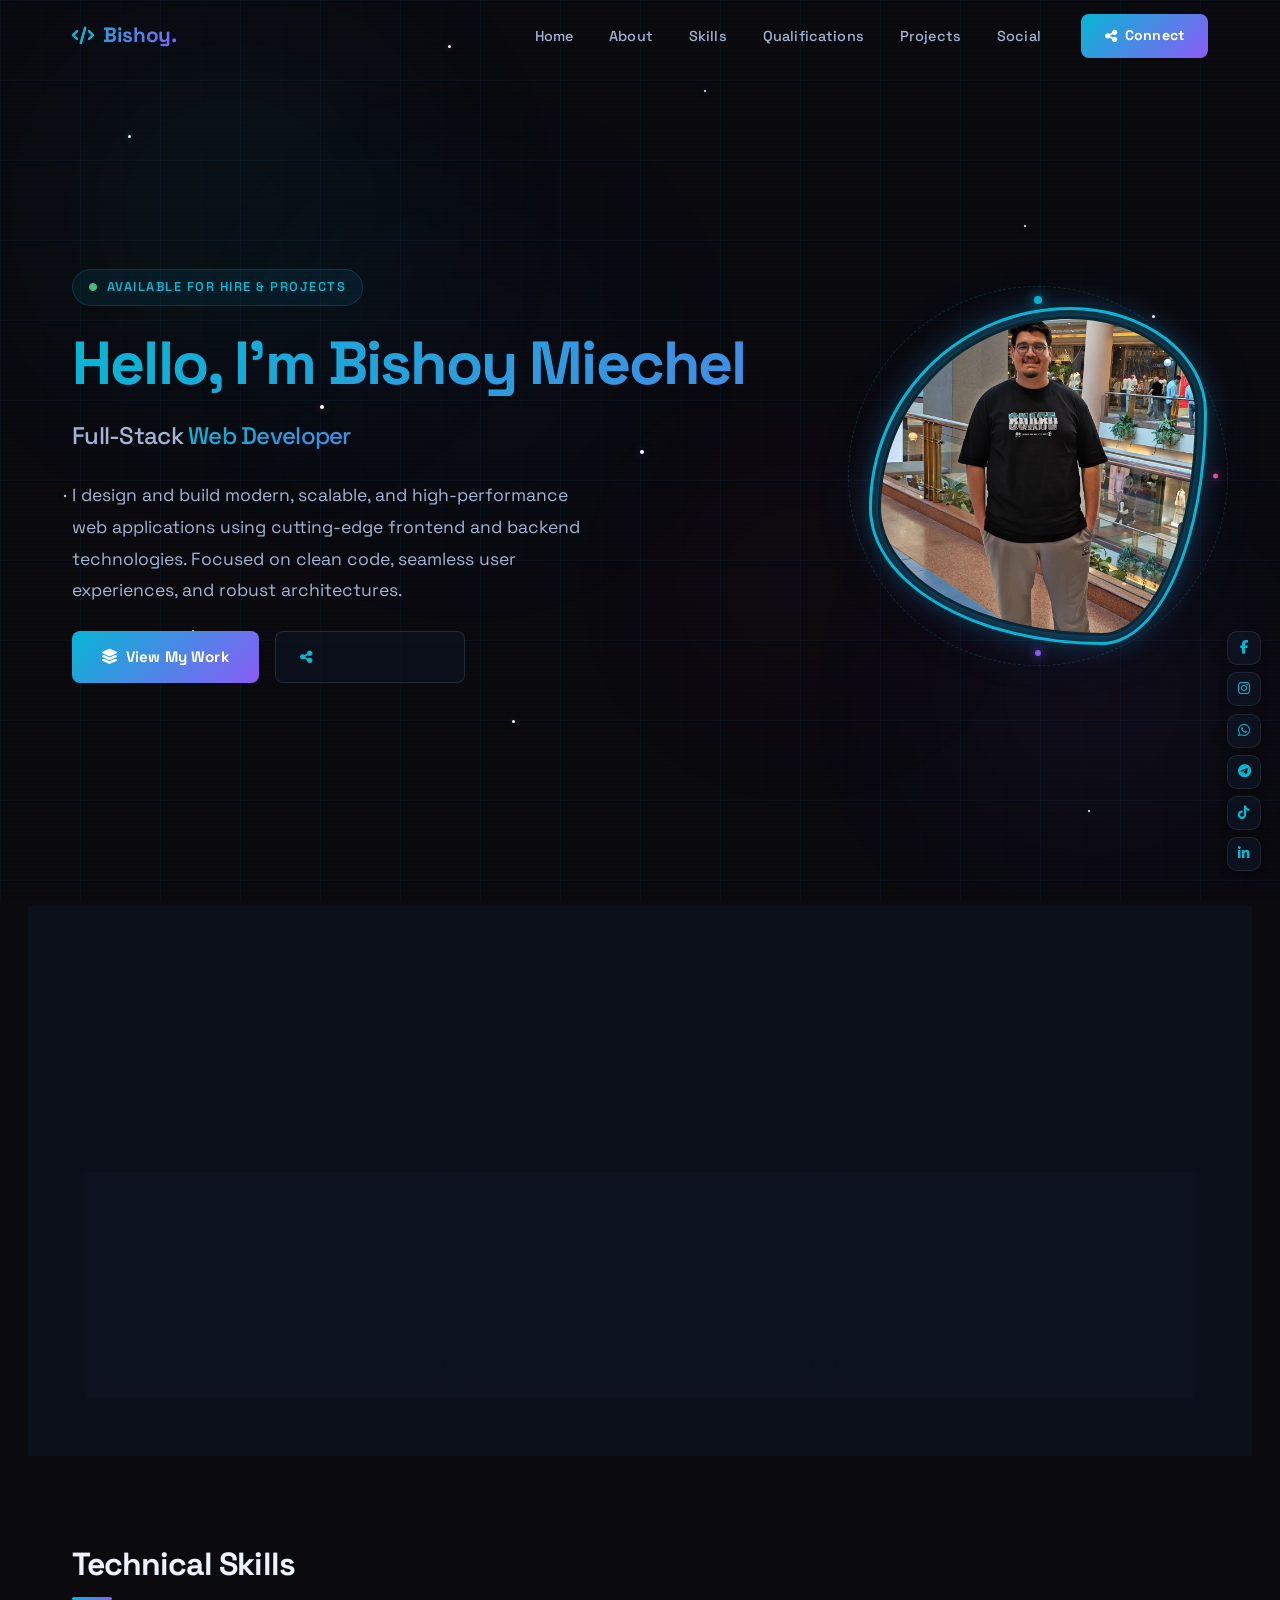
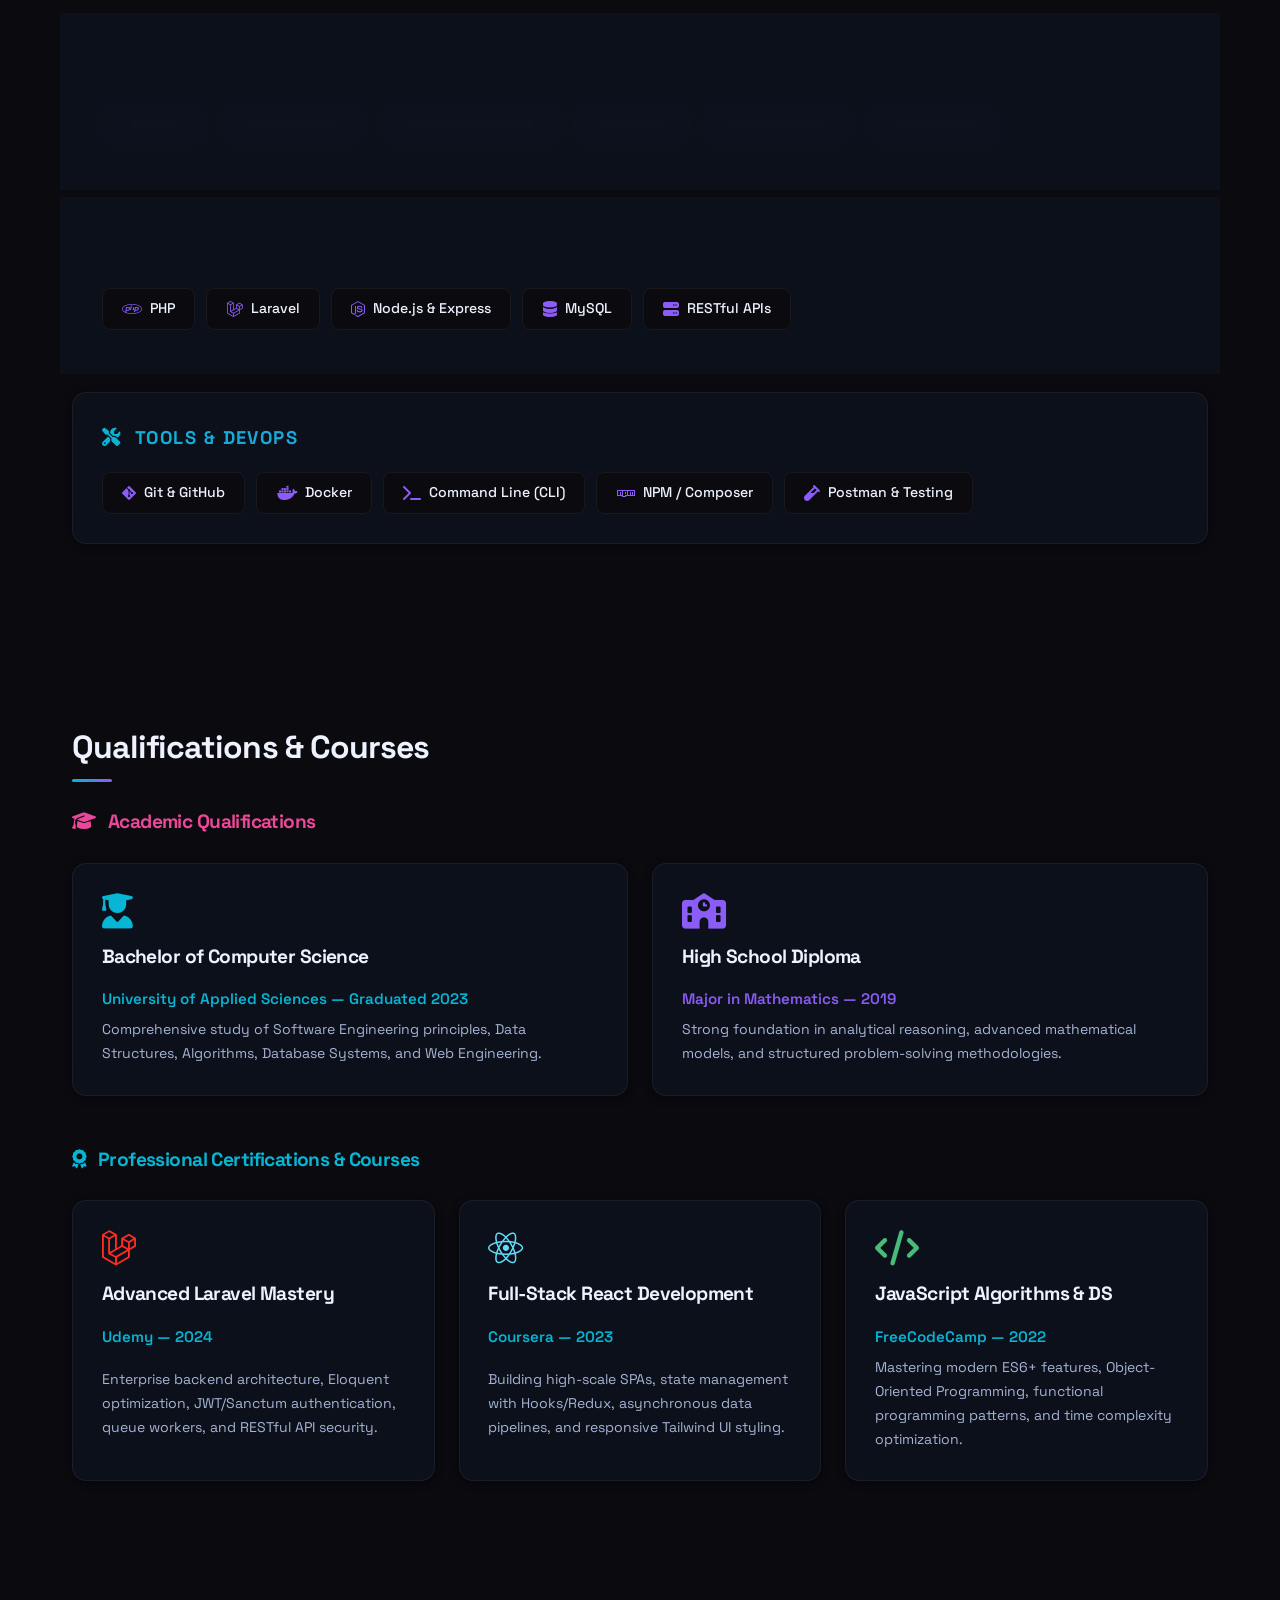
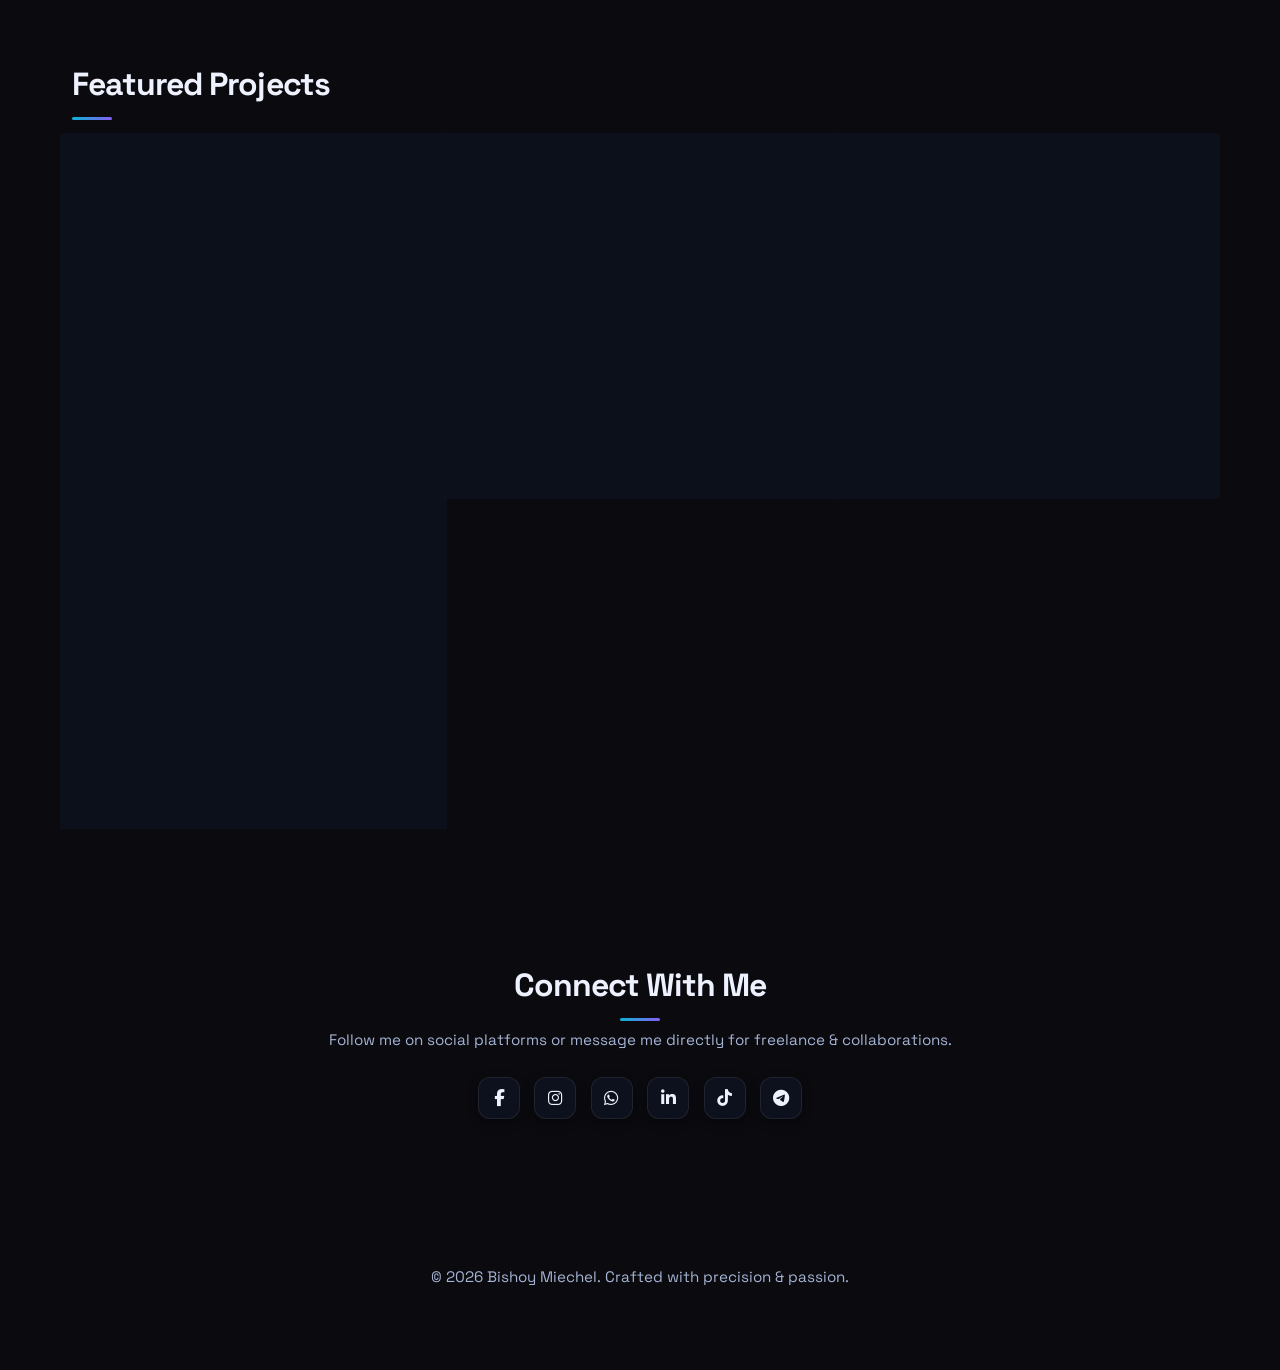
==== commit 8220eb5d: "Update name from Bishoy Misheal to Bishoy Miechel" ====
--- a/public/index.html
+++ b/public/index.html
@@ -3,8 +3,8 @@
 <head>
     <meta charset="UTF-8">
     <meta name="viewport" content="width=device-width, initial-scale=1.0">
-    <meta name="description" content="Bishoy Misheal — Full-Stack Web Developer. Building modern, high-performance web applications with cutting-edge technologies.">
-    <title>Bishoy Misheal — Full-Stack Developer</title>
+    <meta name="description" content="Bishoy Miechel — Full-Stack Web Developer. Building modern, high-performance web applications with cutting-edge technologies.">
+    <title>Bishoy Miechel — Full-Stack Developer</title>
     <link rel="stylesheet" href="css/styles.css">
     <link rel="stylesheet" href="css/social-skills.css">
     <link rel="stylesheet" href="css/floating-socials.css">
@@ -81,7 +81,7 @@
                 <span class="badge">
                     <i class="fas fa-circle" style="font-size: 0.5rem; color: #48BB78;"></i> Available for Hire & Projects
                 </span>
-                <h1>Hello, I'm Bishoy Misheal</h1>
+                <h1>Hello, I'm Bishoy Miechel</h1>
                 <h2>Full-Stack <span class="gradient-text">Web Developer</span></h2>
                 <p>I design and build modern, scalable, and high-performance web applications using cutting-edge frontend and backend technologies. Focused on clean code, seamless user experiences, and robust architectures.</p>
                 
@@ -96,7 +96,7 @@
             </div>
 
             <div class="photo-wrapper">
-                <img src="img/photo.jpeg" alt="Bishoy Misheal" class="profile-photo" onerror="this.onerror=null; this.src='img/myphoto.jpeg';">
+                <img src="img/photo.jpeg" alt="Bishoy Miechel" class="profile-photo" onerror="this.onerror=null; this.src='img/myphoto.jpeg';">
                 <div class="orbit-ring"></div>
                 <div class="orbit-dot orbit-dot-1"></div>
                 <div class="orbit-dot orbit-dot-2"></div>
@@ -315,7 +315,7 @@
     <!-- ===== FOOTER ===== -->
     <footer>
         <div class="footer-content" style="text-align: center; padding: 2.5rem 1rem;">
-            <p style="color: var(--text-secondary); font-size: 0.95rem;">&copy; 2026 Bishoy Misheal. Crafted with precision & passion.</p>
+            <p style="color: var(--text-secondary); font-size: 0.95rem;">&copy; 2026 Bishoy Miechel. Crafted with precision & passion.</p>
         </div>
     </footer>
 
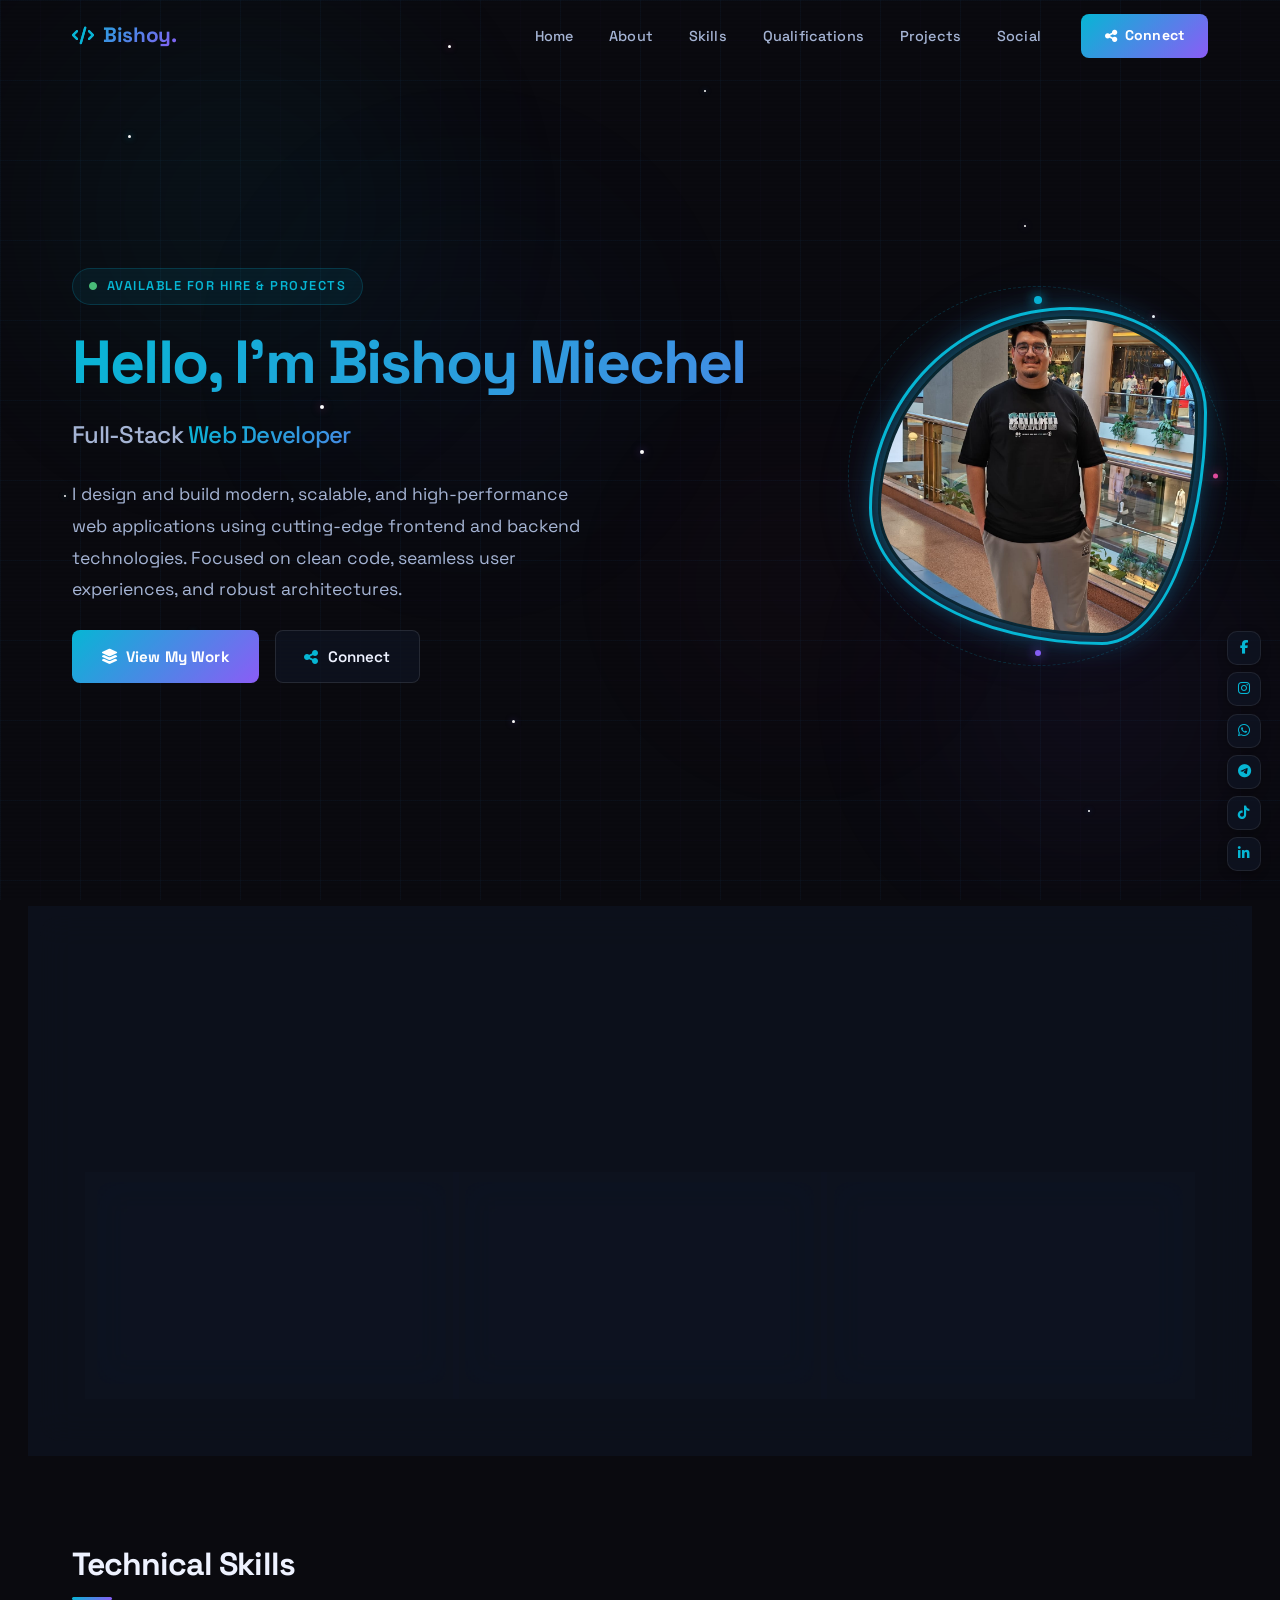
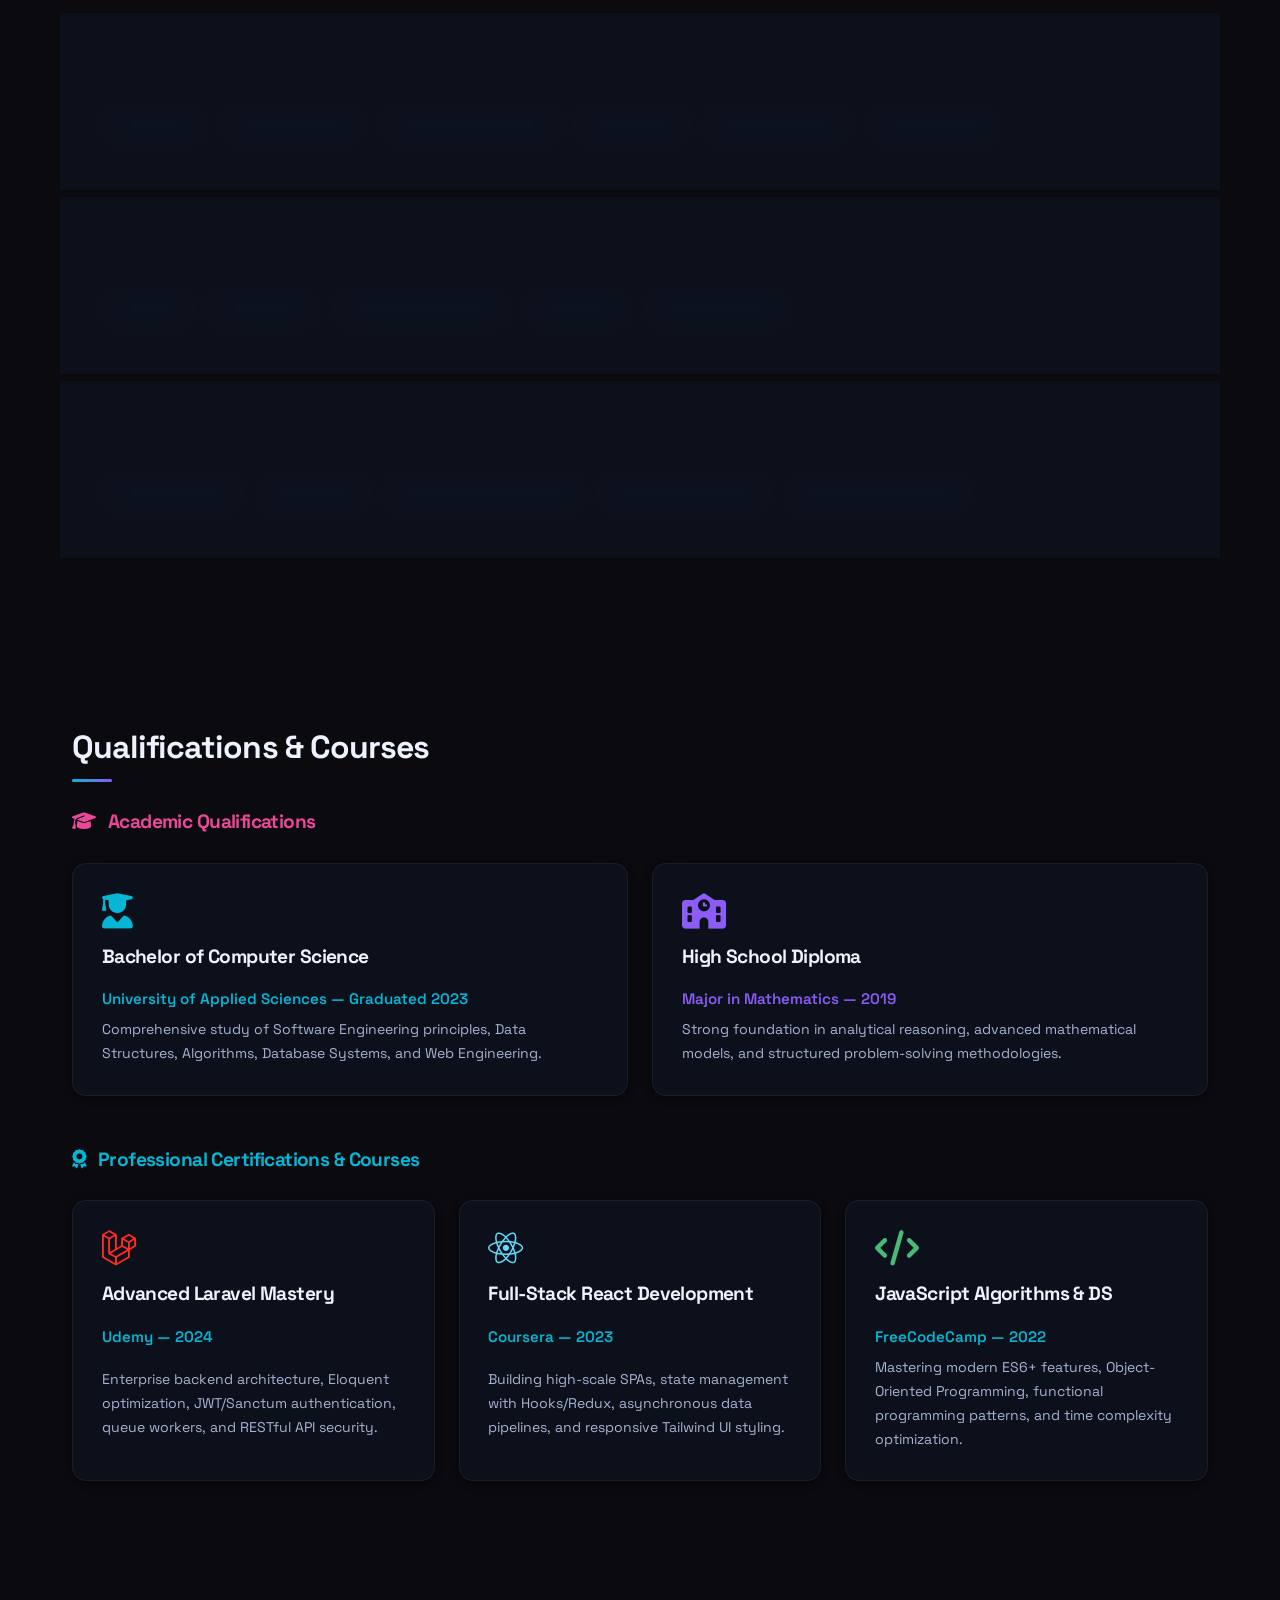
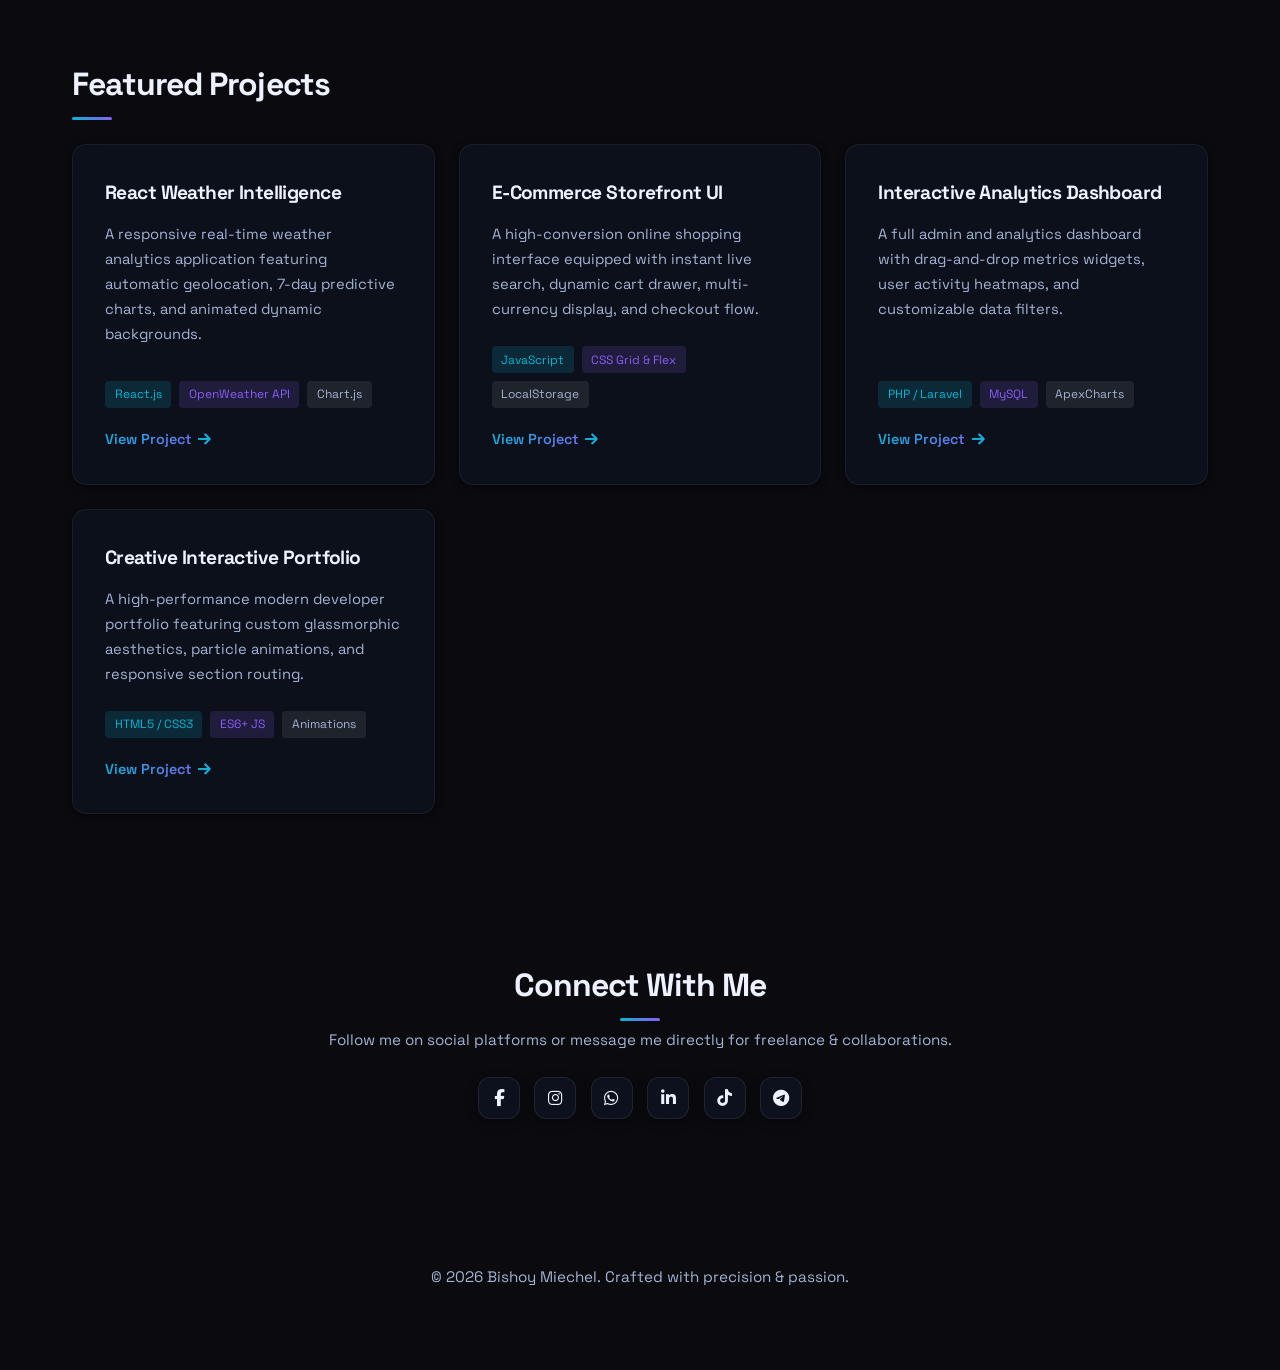
==== commit 32c78037: "Fix Connect button styling and text visibility" ====
--- a/public/index.html
+++ b/public/index.html
@@ -89,8 +89,8 @@
                     <a href="#projects" class="header-cta" style="padding: 0.8rem 1.8rem; font-size: 0.95rem;">
                         <i class="fas fa-layer-group"></i> View My Work
                     </a>
-                    <a href="#social-media" class="project-link" style="padding: 0.8rem 1.5rem; border: 1px solid var(--border-light); border-radius: var(--radius-sm); background: var(--bg-secondary);">
-                        <i class="fas fa-share-nodes"></i> Connect With Me
+                    <a href="#social-media" class="btn-secondary">
+                        <i class="fas fa-share-nodes"></i> Connect
                     </a>
                 </div>
             </div>
--- a/public/css/styles.css
+++ b/public/css/styles.css
@@ -627,6 +627,47 @@
     box-shadow: var(--shadow-glow);
 }
 
+.btn-secondary {
+    display: inline-flex;
+    align-items: center;
+    gap: 0.6rem;
+    padding: 0.8rem 1.8rem;
+    font-size: 0.95rem;
+    font-weight: 600;
+    color: var(--text-color) !important;
+    -webkit-text-fill-color: var(--text-color) !important;
+    background: rgba(15, 20, 35, 0.7);
+    border: 1px solid var(--border-light);
+    border-radius: var(--radius-sm);
+    text-decoration: none;
+    transition: var(--transition);
+    backdrop-filter: var(--glass-blur);
+    -webkit-backdrop-filter: var(--glass-blur);
+    cursor: pointer;
+}
+
+.btn-secondary i {
+    color: var(--accent-primary) !important;
+    -webkit-text-fill-color: var(--accent-primary) !important;
+    transition: var(--transition);
+    font-size: 1rem;
+}
+
+.btn-secondary:hover {
+    background: rgba(6, 182, 212, 0.15);
+    border-color: var(--accent-primary);
+    color: #fff !important;
+    -webkit-text-fill-color: #fff !important;
+    transform: translateY(-2px);
+    box-shadow: 0 0 20px rgba(6, 182, 212, 0.25);
+}
+
+.btn-secondary:hover i {
+    color: #fff !important;
+    -webkit-text-fill-color: #fff !important;
+    transform: scale(1.1);
+}
+
 /* ── Hamburger Button ── */
 .mobile-menu-btn {
     display: none;
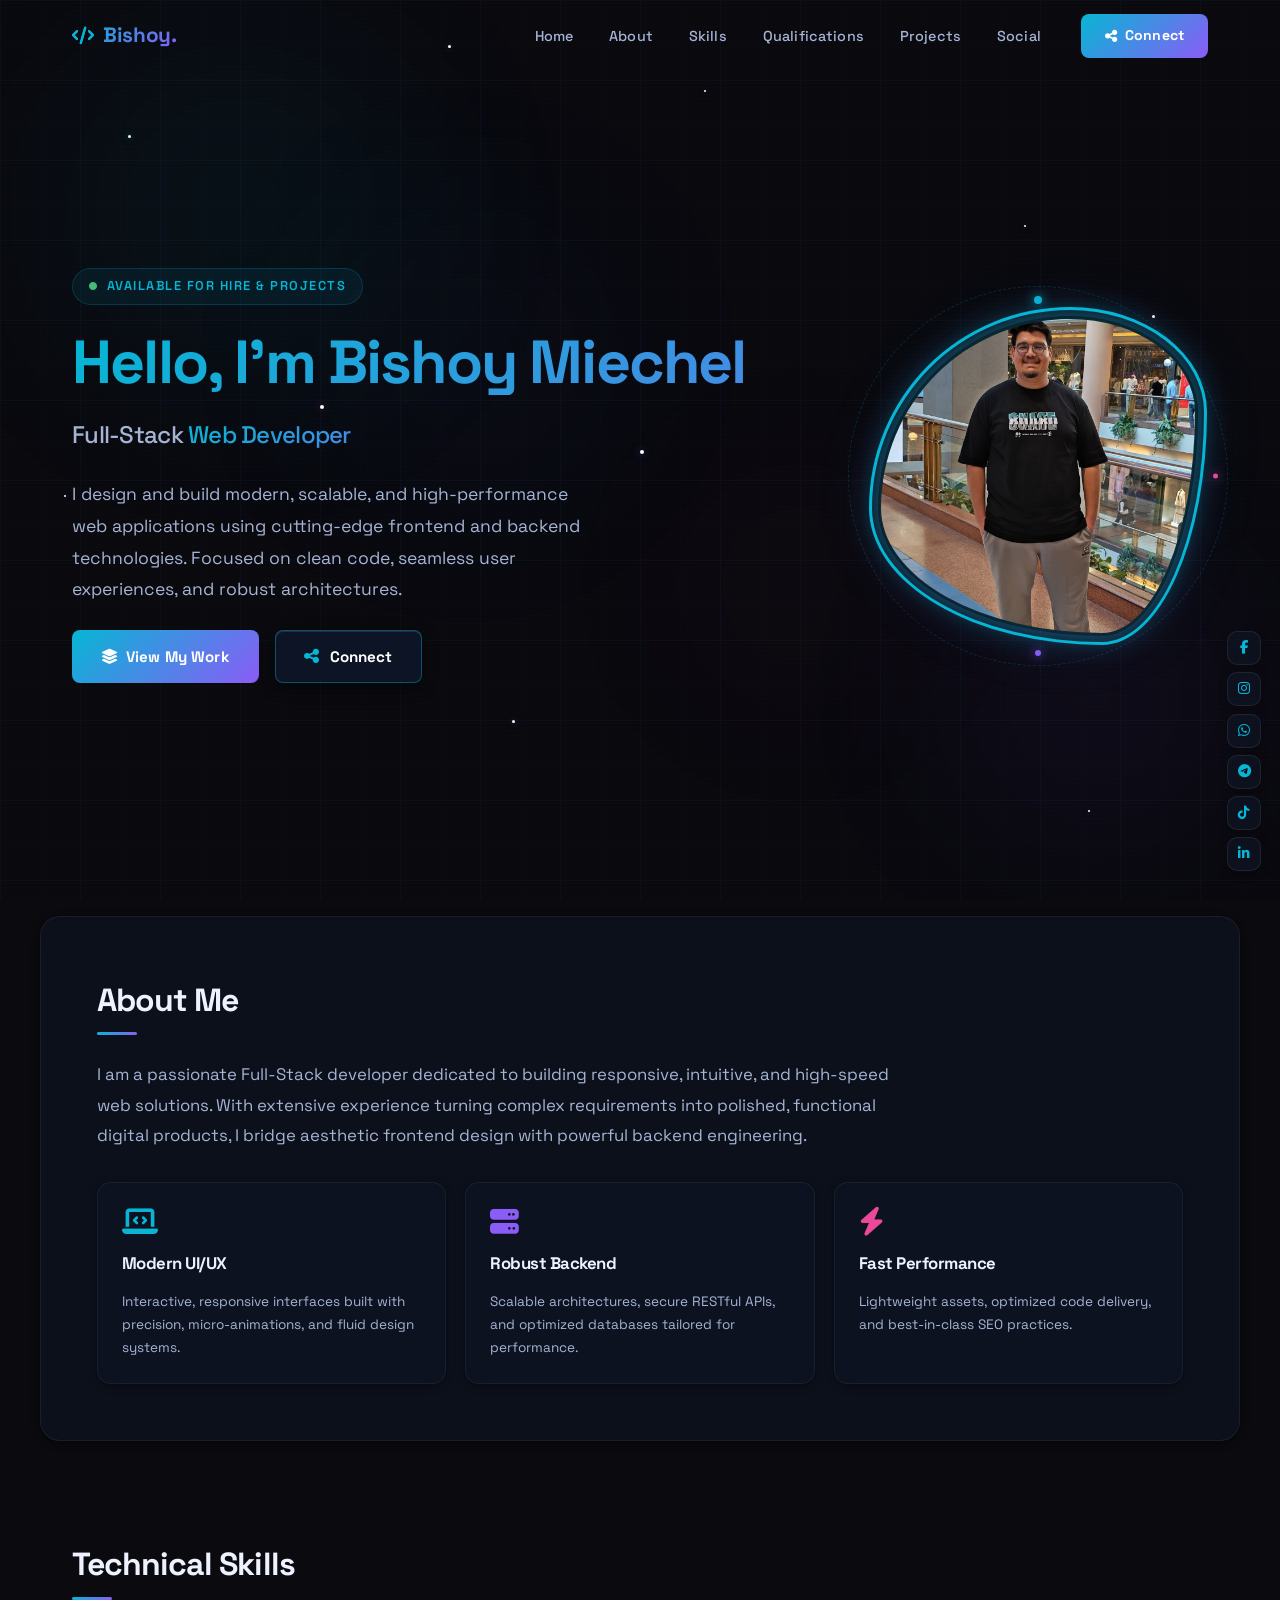
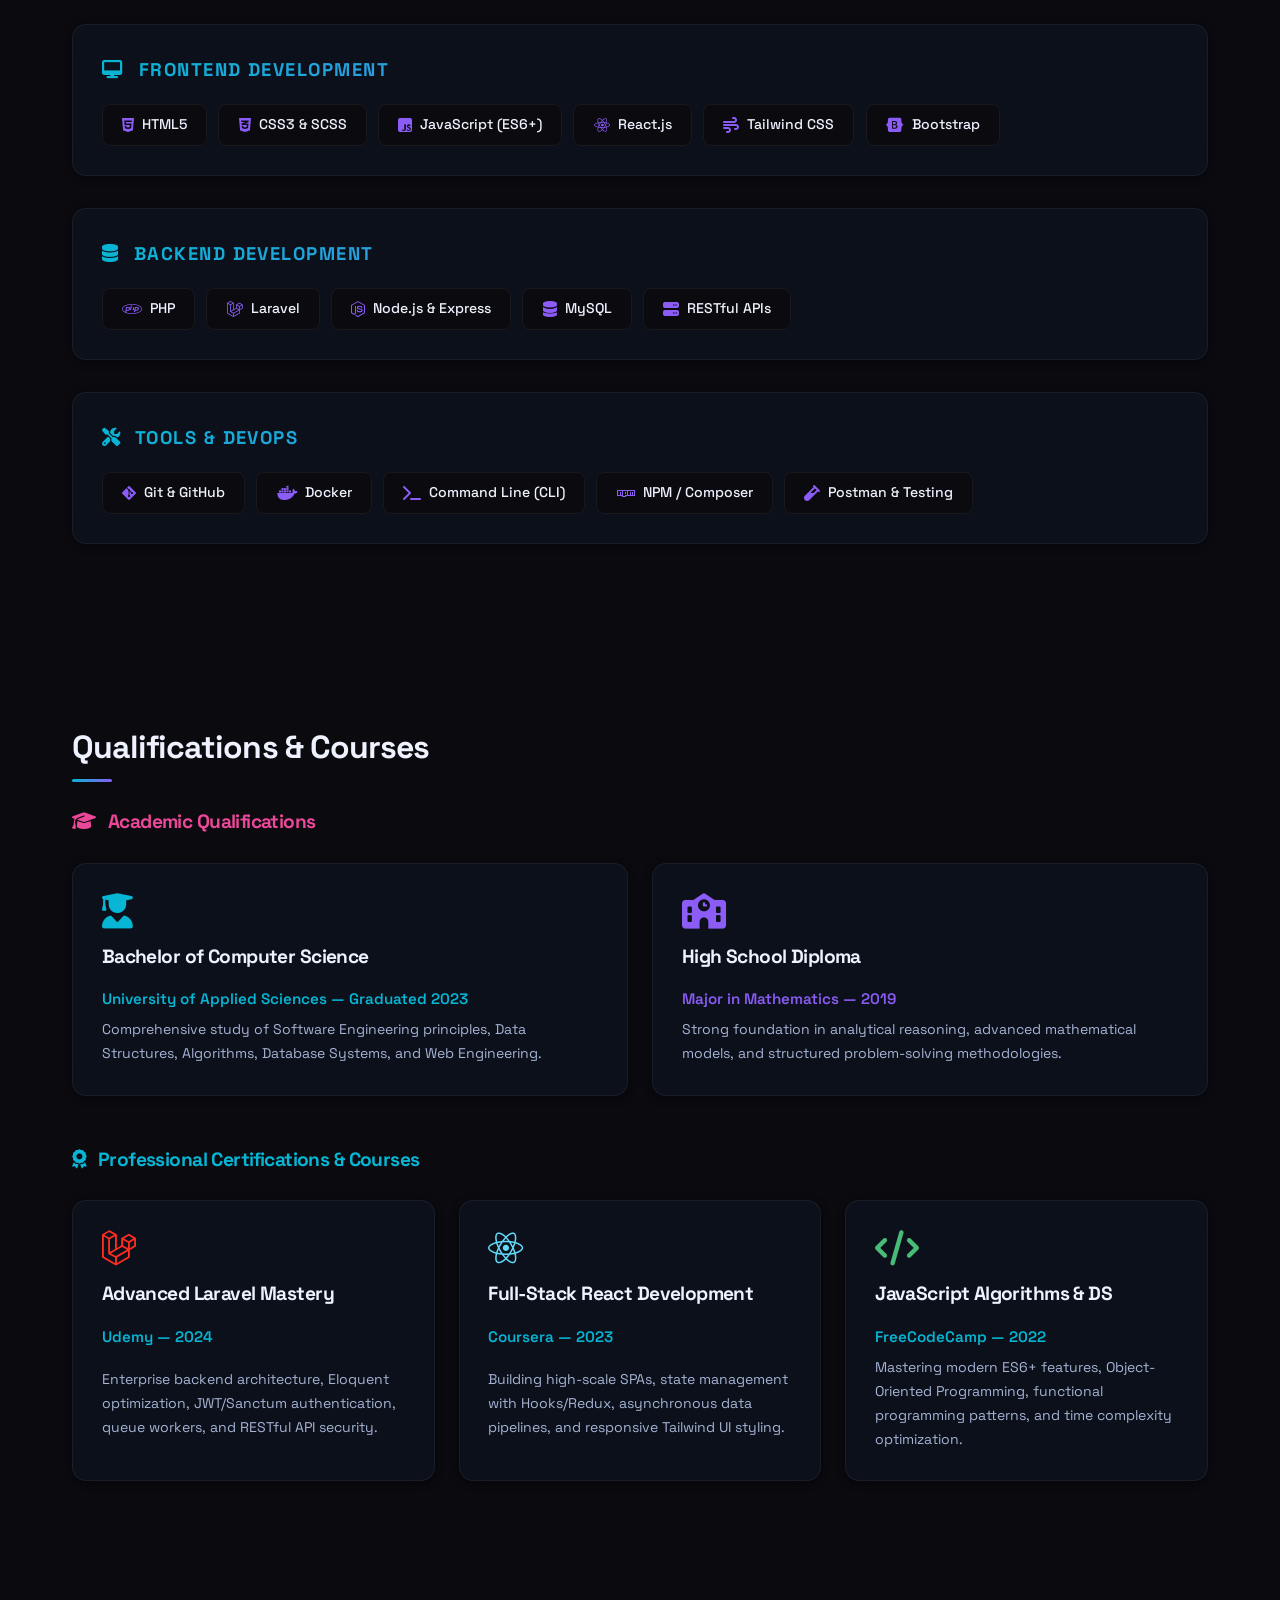
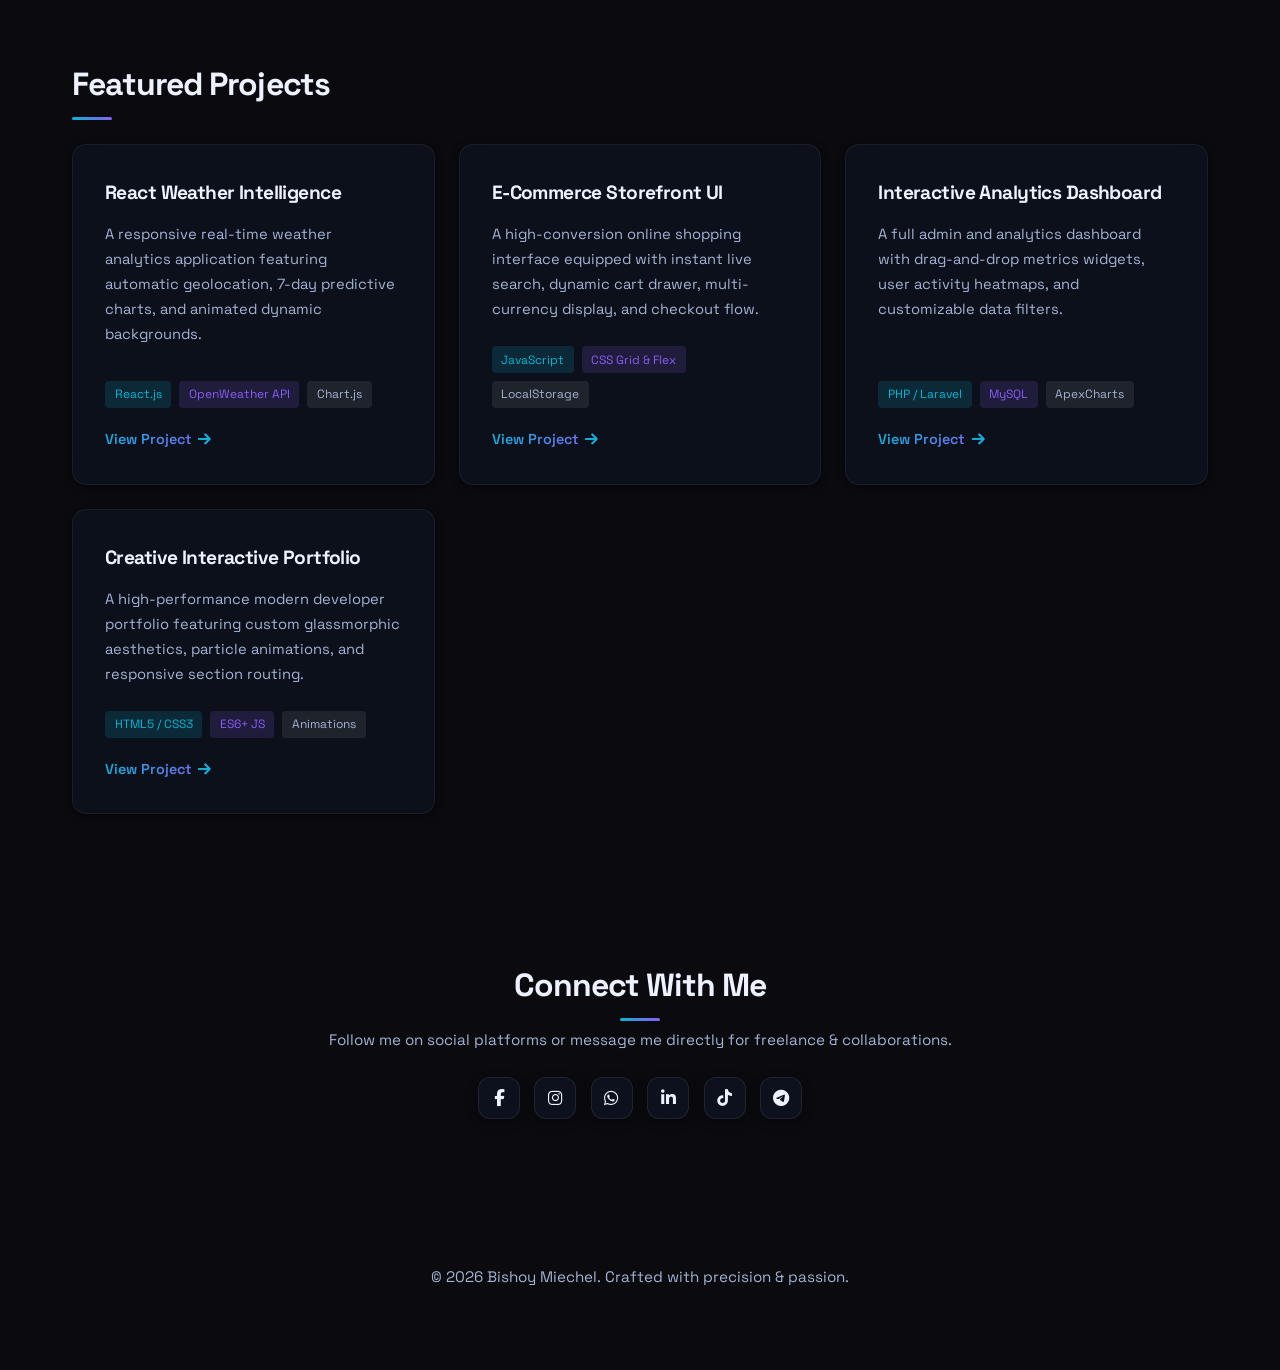
==== commit 4232aa4b: "Enhance Connect button design with cyber glassmorphism and cache buster" ====
--- a/public/index.html
+++ b/public/index.html
@@ -5,9 +5,9 @@
     <meta name="viewport" content="width=device-width, initial-scale=1.0">
     <meta name="description" content="Bishoy Miechel — Full-Stack Web Developer. Building modern, high-performance web applications with cutting-edge technologies.">
     <title>Bishoy Miechel — Full-Stack Developer</title>
-    <link rel="stylesheet" href="css/styles.css">
-    <link rel="stylesheet" href="css/social-skills.css">
-    <link rel="stylesheet" href="css/floating-socials.css">
+    <link rel="stylesheet" href="css/styles.css?v=1.2">
+    <link rel="stylesheet" href="css/social-skills.css?v=1.2">
+    <link rel="stylesheet" href="css/floating-socials.css?v=1.2">
     <link rel="stylesheet" href="https://cdnjs.cloudflare.com/ajax/libs/font-awesome/6.4.0/css/all.min.css">
 </head>
 <body>
--- a/public/css/styles.css
+++ b/public/css/styles.css
@@ -630,42 +630,46 @@
 .btn-secondary {
     display: inline-flex;
     align-items: center;
-    gap: 0.6rem;
+    justify-content: center;
+    gap: 0.65rem;
     padding: 0.8rem 1.8rem;
     font-size: 0.95rem;
-    font-weight: 600;
-    color: var(--text-color) !important;
-    -webkit-text-fill-color: var(--text-color) !important;
-    background: rgba(15, 20, 35, 0.7);
-    border: 1px solid var(--border-light);
+    font-weight: 700;
+    color: #ffffff !important;
+    -webkit-text-fill-color: #ffffff !important;
+    background: rgba(15, 23, 42, 0.85) !important;
+    border: 1.5px solid rgba(6, 182, 212, 0.4) !important;
     border-radius: var(--radius-sm);
-    text-decoration: none;
-    transition: var(--transition);
-    backdrop-filter: var(--glass-blur);
-    -webkit-backdrop-filter: var(--glass-blur);
+    text-decoration: none !important;
+    transition: all 0.35s cubic-bezier(0.4, 0, 0.2, 1);
+    backdrop-filter: blur(16px);
+    -webkit-backdrop-filter: blur(16px);
+    box-shadow: 0 4px 16px rgba(0, 0, 0, 0.4), inset 0 1px 0 rgba(255, 255, 255, 0.1);
     cursor: pointer;
+    white-space: nowrap;
 }
 
 .btn-secondary i {
     color: var(--accent-primary) !important;
     -webkit-text-fill-color: var(--accent-primary) !important;
-    transition: var(--transition);
-    font-size: 1rem;
+    transition: all 0.3s ease;
+    font-size: 1.05rem;
 }
 
 .btn-secondary:hover {
-    background: rgba(6, 182, 212, 0.15);
-    border-color: var(--accent-primary);
-    color: #fff !important;
-    -webkit-text-fill-color: #fff !important;
+    background: var(--gradient-primary) !important;
+    border-color: transparent !important;
+    color: #ffffff !important;
+    -webkit-text-fill-color: #ffffff !important;
     transform: translateY(-2px);
-    box-shadow: 0 0 20px rgba(6, 182, 212, 0.25);
+    box-shadow: 0 0 25px rgba(6, 182, 212, 0.45), 0 8px 20px rgba(0, 0, 0, 0.5);
+    text-decoration: none !important;
 }
 
 .btn-secondary:hover i {
-    color: #fff !important;
-    -webkit-text-fill-color: #fff !important;
-    transform: scale(1.1);
+    color: #ffffff !important;
+    -webkit-text-fill-color: #ffffff !important;
+    transform: scale(1.15);
 }
 
 /* ── Hamburger Button ── */
